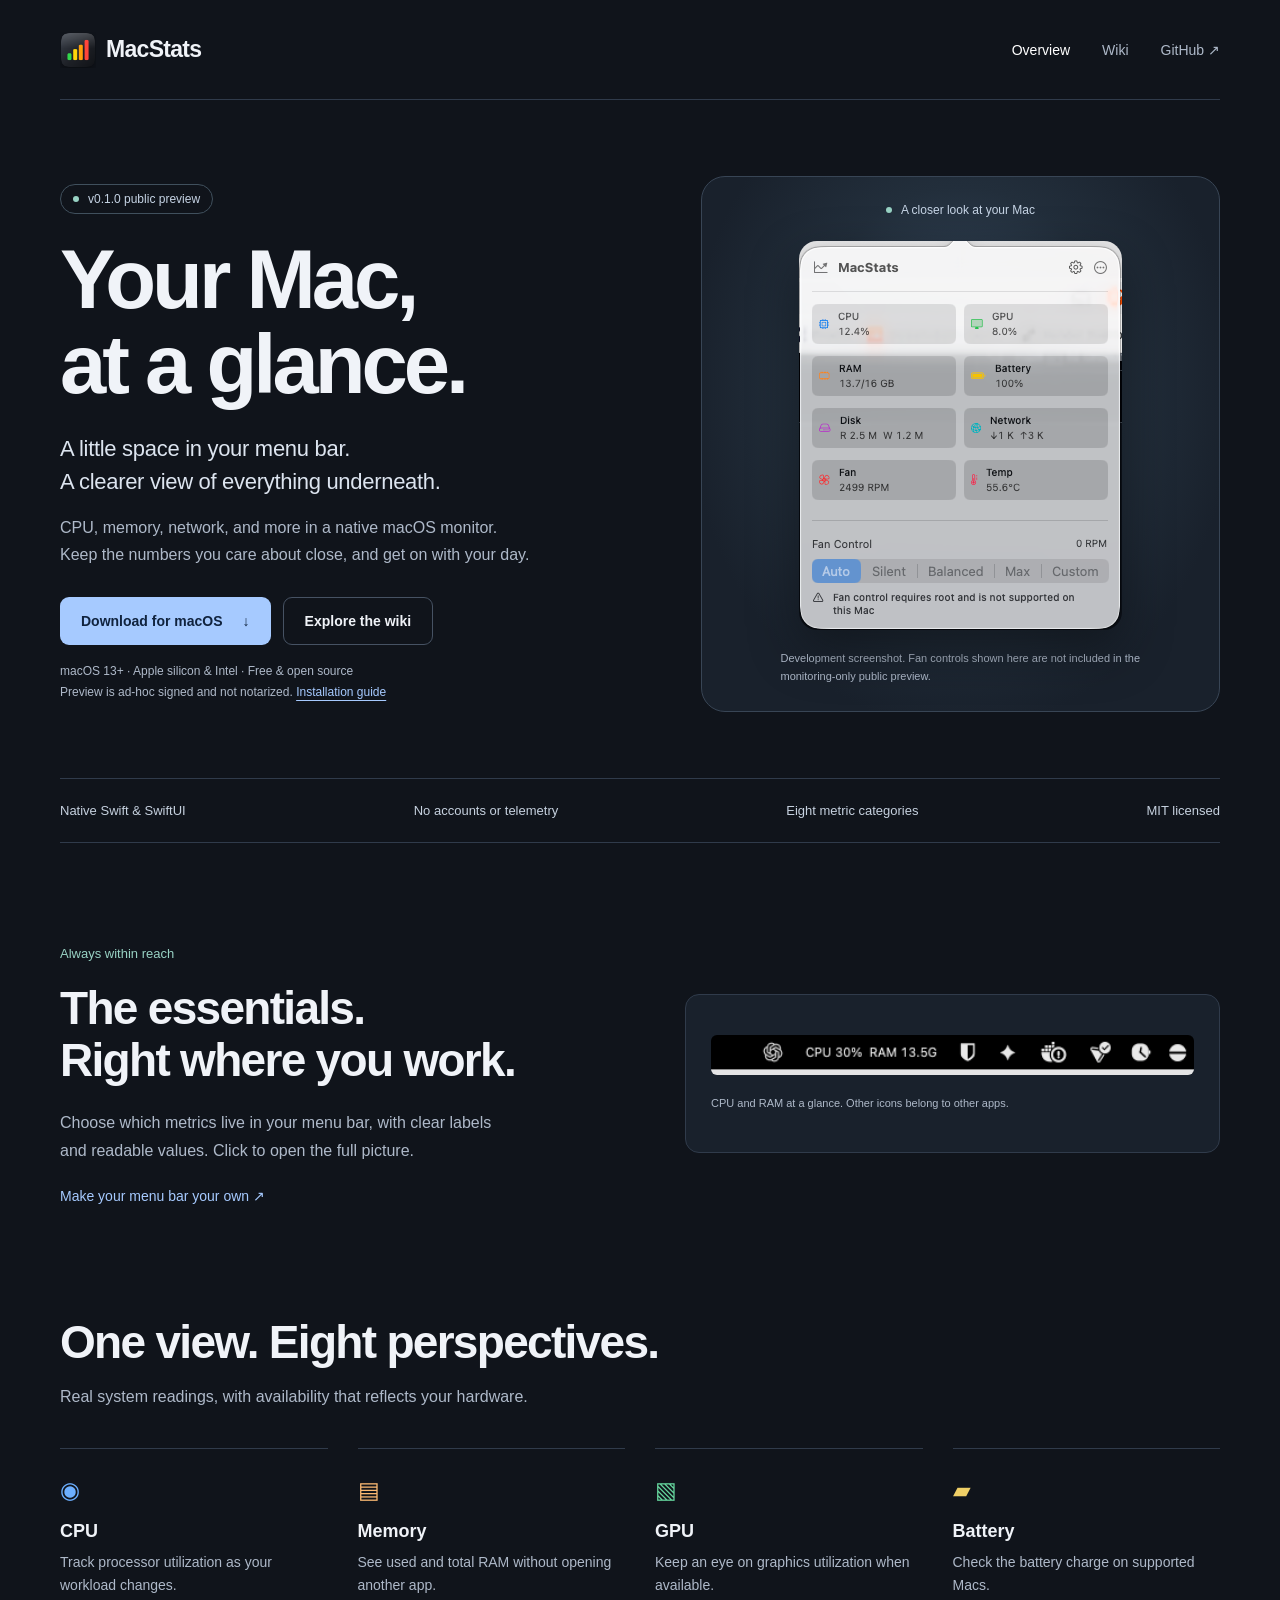
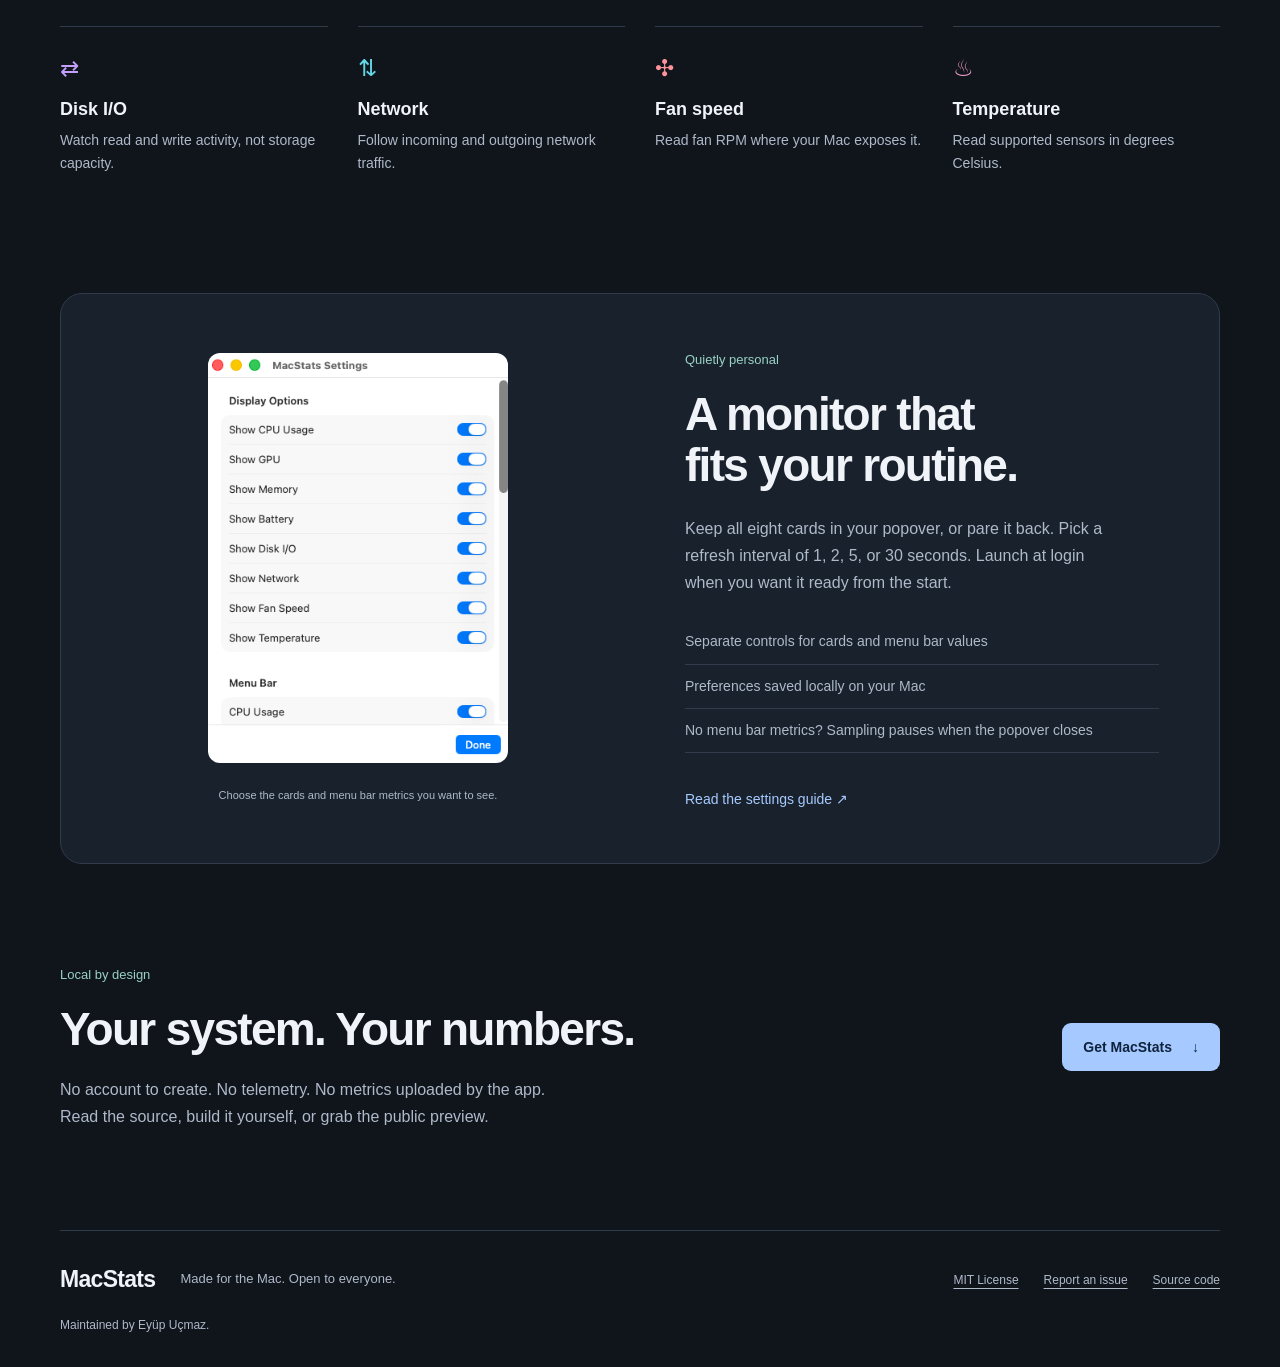
==== docs/index.html @ 8b7813ba "docs: publish MacStats landing page and user wiki" ====
<!doctype html>
<html lang="en"><head><meta charset="utf-8"><meta name="viewport" content="width=device-width, initial-scale=1"><meta name="color-scheme" content="dark"><title>MacStats — Your Mac, at a glance.</title><meta name="description" content="A native macOS menu bar system monitor. See CPU, memory, GPU, network and more. Free, open source, and local by design."><meta property="og:title" content="MacStats — Your Mac, at a glance."><meta property="og:description" content="A native macOS menu bar system monitor. See CPU, memory, GPU, network and more. Free, open source, and local by design."><meta property="og:type" content="website"><meta property="og:url" content="https://eyupucmaz.github.io/MacStats/"><link rel="canonical" href="https://eyupucmaz.github.io/MacStats/"><link rel="icon" href="assets/icon.png"><link rel="stylesheet" href="assets/style.css"></head><body><a class="skip" href="#main">Skip to content</a><header><a class="brand" href="index.html"><img src="assets/icon.png" width="36" height="36" alt="">MacStats</a><nav aria-label="Main navigation"><a href="index.html" aria-current="page">Overview</a><a href="guide.html" >Wiki</a><a href="https://github.com/eyupucmaz/MacStats">GitHub <span aria-hidden="true">↗</span></a></nav></header>
<main id="main"><section class="hero"><div class="hero-copy"><a class="release" href="https://github.com/eyupucmaz/MacStats/releases/tag/v0.1.0"><span></span>v0.1.0 public preview</a><h1>Your Mac,<br>at a glance.</h1><p class="lead">A little space in your menu bar.<br>A clearer view of everything underneath.</p><p class="intro">CPU, memory, network, and more in a native macOS monitor. Keep the numbers you care about close, and get on with your day.</p><div class="actions"><a class="button primary" href="https://github.com/eyupucmaz/MacStats/releases/download/v0.1.0/MacStats-0.1.0-universal.dmg">Download for macOS <span aria-hidden="true">↓</span></a><a class="button secondary" href="guide.html">Explore the wiki</a></div><p class="fine">macOS 13+ · Apple silicon &amp; Intel · Free &amp; open source</p><p class="fine">Preview is ad-hoc signed and not notarized. <a href="guide.html#install">Installation guide</a></p></div><figure class="app-stage"><div class="stage-heading"><span class="status-dot"></span> A closer look at your Mac</div><img class="overview" src="assets/overview.png" width="323" height="389" alt="MacStats development build showing CPU, GPU, memory, battery, disk, network, fan speed and temperature"><figcaption>Development screenshot. Fan controls shown here are not included in the monitoring-only public preview.</figcaption></figure></section>
<div class="principles"><span>Native Swift &amp; SwiftUI</span><span>No accounts or telemetry</span><span>Eight metric categories</span><span>MIT licensed</span></div>
<section class="menu-feature"><div><p class="kicker">Always within reach</p><h2>The essentials.<br>Right where you work.</h2><p>Choose which metrics live in your menu bar, with clear labels and readable values. Click to open the full picture.</p><a class="text-link" href="guide.html#settings">Make your menu bar your own ↗</a></div><figure class="menu-shot"><img src="assets/menu-bar.png" width="429" height="31" alt="macOS menu bar with MacStats displaying CPU 30% and RAM 13.5G"><figcaption>CPU and RAM at a glance. Other icons belong to other apps.</figcaption></figure></section>
<section class="metrics-section"><div class="section-heading"><h2>One view. Eight perspectives.</h2><p>Real system readings, with availability that reflects your hardware.</p></div><div class="metrics"><article><span class="metric-icon" style="--accent:#6cafff">◉</span><h3>CPU</h3><p>Track processor utilization as your workload changes.</p></article><article><span class="metric-icon" style="--accent:#ffbc74">▤</span><h3>Memory</h3><p>See used and total RAM without opening another app.</p></article><article><span class="metric-icon" style="--accent:#66d69e">▧</span><h3>GPU</h3><p>Keep an eye on graphics utilization when available.</p></article><article><span class="metric-icon" style="--accent:#efcf66">▰</span><h3>Battery</h3><p>Check the battery charge on supported Macs.</p></article><article><span class="metric-icon" style="--accent:#c3a0ff">⇄</span><h3>Disk I/O</h3><p>Watch read and write activity, not storage capacity.</p></article><article><span class="metric-icon" style="--accent:#62d7e6">⇅</span><h3>Network</h3><p>Follow incoming and outgoing network traffic.</p></article><article><span class="metric-icon" style="--accent:#ff929b">✣</span><h3>Fan speed</h3><p>Read fan RPM where your Mac exposes it.</p></article><article><span class="metric-icon" style="--accent:#ed9ac9">♨</span><h3>Temperature</h3><p>Read supported sensors in degrees Celsius.</p></article></div></section>
<section class="settings-feature"><figure><img src="assets/settings.png" width="373" height="510" loading="lazy" alt="MacStats Settings with individual display toggles and menu bar options"><figcaption>Choose the cards and menu bar metrics you want to see.</figcaption></figure><div><p class="kicker">Quietly personal</p><h2>A monitor that<br>fits your routine.</h2><p>Keep all eight cards in your popover, or pare it back. Pick a refresh interval of 1, 2, 5, or 30 seconds. Launch at login when you want it ready from the start.</p><ul class="simple-list"><li>Separate controls for cards and menu bar values</li><li>Preferences saved locally on your Mac</li><li>No menu bar metrics? Sampling pauses when the popover closes</li></ul><a class="text-link" href="guide.html#settings">Read the settings guide ↗</a></div></section>
<section class="closing"><div><p class="kicker">Local by design</p><h2>Your system. Your numbers.</h2><p>No account to create. No telemetry. No metrics uploaded by the app.<br>Read the source, build it yourself, or grab the public preview.</p></div><a class="button primary" href="https://github.com/eyupucmaz/MacStats/releases/download/v0.1.0/MacStats-0.1.0-universal.dmg">Get MacStats <span aria-hidden="true">↓</span></a></section></main><footer><a class="brand" href="index.html">MacStats</a><p>Made for the Mac. Open to everyone.</p><div><a href="https://github.com/eyupucmaz/MacStats/blob/main/LICENSE">MIT License</a><a href="https://github.com/eyupucmaz/MacStats/issues">Report an issue</a><a href="https://github.com/eyupucmaz/MacStats">Source code</a></div><small>Maintained by Eyüp Uçmaz.</small></footer></body></html>
---- docs/assets/style.css ----
:root{--bg:#10141b;--panel:#19212c;--text:#f0f3f8;--muted:#aeb9c9;--line:#303b4b;--blue:#a6caff;--mint:#98d2c4;font-family:-apple-system,BlinkMacSystemFont,"Segoe UI",sans-serif;color:var(--text);background:var(--bg);font-synthesis:none}*{box-sizing:border-box}body{margin:0}a{color:var(--blue);text-underline-offset:4px}a:hover{color:white}a:focus-visible,summary:focus-visible{outline:3px solid var(--mint);outline-offset:6px}img{max-width:100%;height:auto}header,main,footer{width:min(1160px,calc(100% - 80px));margin:auto}header{height:100px;display:flex;align-items:center;justify-content:space-between;border-bottom:1px solid var(--line)}.brand{display:flex;align-items:center;gap:10px;font-size:23px;font-weight:650;letter-spacing:-.7px;color:var(--text);text-decoration:none}header nav{display:flex;gap:32px;align-items:center}header nav a{font-size:14px;color:var(--muted);text-decoration:none}header nav a[aria-current]{color:white}h1,h2,h3,p,figure{margin:0}h1{font-size:clamp(56px,6.5vw,84px);line-height:1.02;font-weight:600;letter-spacing:-4px}h2{font-size:clamp(32px,4vw,46px);font-weight:550;letter-spacing:-1.7px;line-height:1.12}h3{font-weight:550}p{font-size:16px;line-height:1.7;color:var(--muted)}.hero{display:grid;grid-template-columns:1.1fr 1fr;gap:70px;align-items:center;padding:76px 0 66px}.release{display:inline-flex;align-items:center;gap:9px;border:1px solid #40505d;border-radius:30px;padding:7px 12px;color:#c6d4e5;text-decoration:none;font-size:12px;margin-bottom:24px}.release span,.status-dot{width:6px;height:6px;border-radius:50%;background:var(--mint);display:inline-block}.lead{font-size:22px;line-height:1.5;letter-spacing:-.3px;margin-top:24px;color:#dce4ef}.intro{margin-top:16px;max-width:470px}.actions{display:flex;gap:12px;margin:28px 0 16px;flex-wrap:wrap}.button{display:inline-flex;align-items:center;justify-content:center;gap:20px;min-height:48px;padding:13px 21px;font-size:14px;font-weight:600;border-radius:9px;text-decoration:none}.primary{background:var(--blue);color:#10233e}.primary:hover{background:#c3dcff;color:#10233e}.secondary{border:1px solid #465263;color:var(--text)}.fine{font-size:12px;line-height:1.8}.app-stage{background:radial-gradient(ellipse at 50% 40%,#3c5168 0%,#222e3b 45%,#19212c 75%);border:1px solid #384555;border-radius:24px;padding:26px 35px;display:flex;flex-direction:column;align-items:center;position:relative}.stage-heading{display:flex;align-items:center;gap:9px;font-size:12px;color:#c7d5e6;margin-bottom:24px}.overview{filter:drop-shadow(0 20px 25px #0006);border-radius:18px}figcaption{color:var(--muted);font-size:11px;line-height:1.6;margin-top:20px;max-width:360px}.principles{display:flex;justify-content:space-between;gap:20px;border-top:1px solid var(--line);border-bottom:1px solid var(--line);padding:24px 0;font-size:13px;color:#c6d1df}.menu-feature{display:grid;grid-template-columns:1fr 1fr;gap:90px;align-items:center;padding:100px 0}.kicker{font-size:13px;color:var(--mint);margin-bottom:18px}.menu-feature p:not(.kicker),.settings-feature p:not(.kicker){margin-top:23px;max-width:440px}.text-link{display:inline-block;margin-top:24px;text-decoration:none;font-size:14px}.menu-shot{padding:40px 25px;background:#19212c;border:1px solid var(--line);border-radius:14px}.menu-shot img{display:block;width:100%;border-radius:6px}.menu-shot figcaption{max-width:none}.metrics-section{padding:12px 0 90px}.section-heading p{margin-top:15px}.metrics{display:grid;grid-template-columns:repeat(4,1fr);margin-top:38px;gap:0 30px}.metrics article{padding:28px 0;border-top:1px solid var(--line)}.metric-icon{font-size:23px;color:var(--accent);display:block;height:35px}.metrics h3{margin:9px 0;font-size:18px}.metrics p{font-size:14px;line-height:1.65}.settings-feature{display:grid;grid-template-columns:1fr 1fr;gap:90px;align-items:center;background:var(--panel);border:1px solid var(--line);padding:55px 60px;border-radius:22px}.settings-feature figure{text-align:center}.settings-feature figure img{width:300px;border-radius:12px}.settings-feature figcaption{margin:20px auto 0}.simple-list{list-style:none;padding:0;margin-top:24px;color:var(--muted);font-size:14px;line-height:1.8}.simple-list li{padding:9px 0;border-bottom:1px solid var(--line)}.closing{display:flex;align-items:center;justify-content:space-between;gap:40px;padding:100px 0}.closing p:not(.kicker){margin-top:20px}footer{display:flex;flex-wrap:wrap;align-items:center;gap:25px;padding:35px 0;border-top:1px solid var(--line)}footer p{font-size:13px}footer div{margin-left:auto;display:flex;gap:25px}footer a:not(.brand),footer small{font-size:12px;color:var(--muted)}footer small{width:100%}.skip{position:fixed;left:12px;top:-100px;background:white;color:black;padding:15px;z-index:5}.skip:focus{top:12px}.docs-layout{width:min(1160px,calc(100% - 80px));margin:50px auto 80px;display:grid;grid-template-columns:220px minmax(0,1fr);gap:72px}aside{position:sticky;top:30px;align-self:start}aside p{font-size:13px;color:white;margin-bottom:20px}aside nav{display:flex;flex-direction:column;gap:4px}aside nav a{padding:9px 0;text-decoration:none;font-size:14px;color:var(--muted)}aside .back{display:block;border-top:1px solid var(--line);padding-top:24px;margin-top:24px;font-size:13px;text-decoration:none}.guide{width:100%;min-width:0;max-width:780px;margin:0}.guide h1{font-size:58px;letter-spacing:-2.8px}.guide section{margin-top:55px;scroll-margin-top:30px}.guide h2{font-size:30px;letter-spacing:-.8px;border-top:1px solid var(--line);padding-top:30px;margin-bottom:20px}.guide h3{margin:25px 0 10px}.guide p{margin:15px 0;max-width:72ch}.guide li{color:var(--muted);line-height:1.8;margin-bottom:14px;padding-left:6px}.guide strong{color:var(--text)}.callout{padding:20px 23px;background:var(--panel);border-left:3px solid var(--mint);font-size:15px;line-height:1.7;color:#d8e5ed;margin-top:24px}pre{background:#080e16;border:1px solid var(--line);padding:22px;overflow:auto;border-radius:8px;font-size:13px;line-height:1.8}code{font-family:ui-monospace,SFMono-Regular,Consolas,monospace;font-size:.88em;color:#c5dcfa}pre code{font-size:inherit}.table-wrap{overflow:auto}table{width:100%;border-collapse:collapse;text-align:left;font-size:14px}th,td{border-bottom:1px solid var(--line);padding:15px 16px;line-height:1.6}td{color:var(--muted)}td:first-child{color:var(--text);white-space:nowrap}th{background:var(--panel)}.guide-figure{background:var(--panel);padding:30px;margin-top:28px;border-radius:12px}.guide-figure img{display:block;margin:auto;border-radius:10px}.guide-figure figcaption{margin:18px auto 0;max-width:430px;text-align:center}.guide-figure.wide img{border-radius:0}details{border-bottom:1px solid var(--line);padding:20px 0}summary{cursor:pointer;font-size:16px;line-height:1.6}details p{padding-left:20px}@media(max-width:1000px){.hero{gap:35px}.app-stage{padding:22px}.hero h1{font-size:65px}.settings-feature{gap:45px;padding:40px}.menu-feature{gap:40px}.docs-layout{gap:40px;grid-template-columns:185px minmax(0,1fr)}}@media(max-width:760px){header,main,footer{width:calc(100% - 40px)}header{height:80px}header nav{gap:18px}.brand{font-size:21px}.brand img{width:30px;height:30px}.hero{grid-template-columns:1fr;padding:45px 0;gap:35px}.hero h1{font-size:64px;letter-spacing:-3px}.app-stage{max-width:480px;width:100%;margin:auto}.lead{font-size:20px}.principles{display:grid;grid-template-columns:1fr 1fr;font-size:12px}.menu-feature,.settings-feature{grid-template-columns:1fr;gap:35px;padding:55px 0}.metrics{grid-template-columns:repeat(2,1fr);gap:0 25px}.metrics-section{padding-bottom:50px}.settings-feature{padding:30px;display:flex;flex-direction:column-reverse;align-items:stretch}.closing{display:block;padding:60px 0}.closing .button{margin-top:26px}footer{gap:18px}footer div{width:100%;margin:0;flex-wrap:wrap}footer p{width:100%}.docs-layout{display:block;width:calc(100% - 40px);margin-top:30px}.docs-layout aside{position:static;border-bottom:1px solid var(--line);padding-bottom:24px;margin-bottom:30px}aside nav{flex-direction:row;flex-wrap:wrap;gap:4px 20px}aside nav a{font-size:13px}aside .back{display:none}.guide h1{font-size:46px}.guide section{margin-top:35px}.guide-figure{padding:20px}h2{font-size:34px}pre{padding:16px}}@media(prefers-reduced-motion:no-preference){html{scroll-behavior:smooth}}
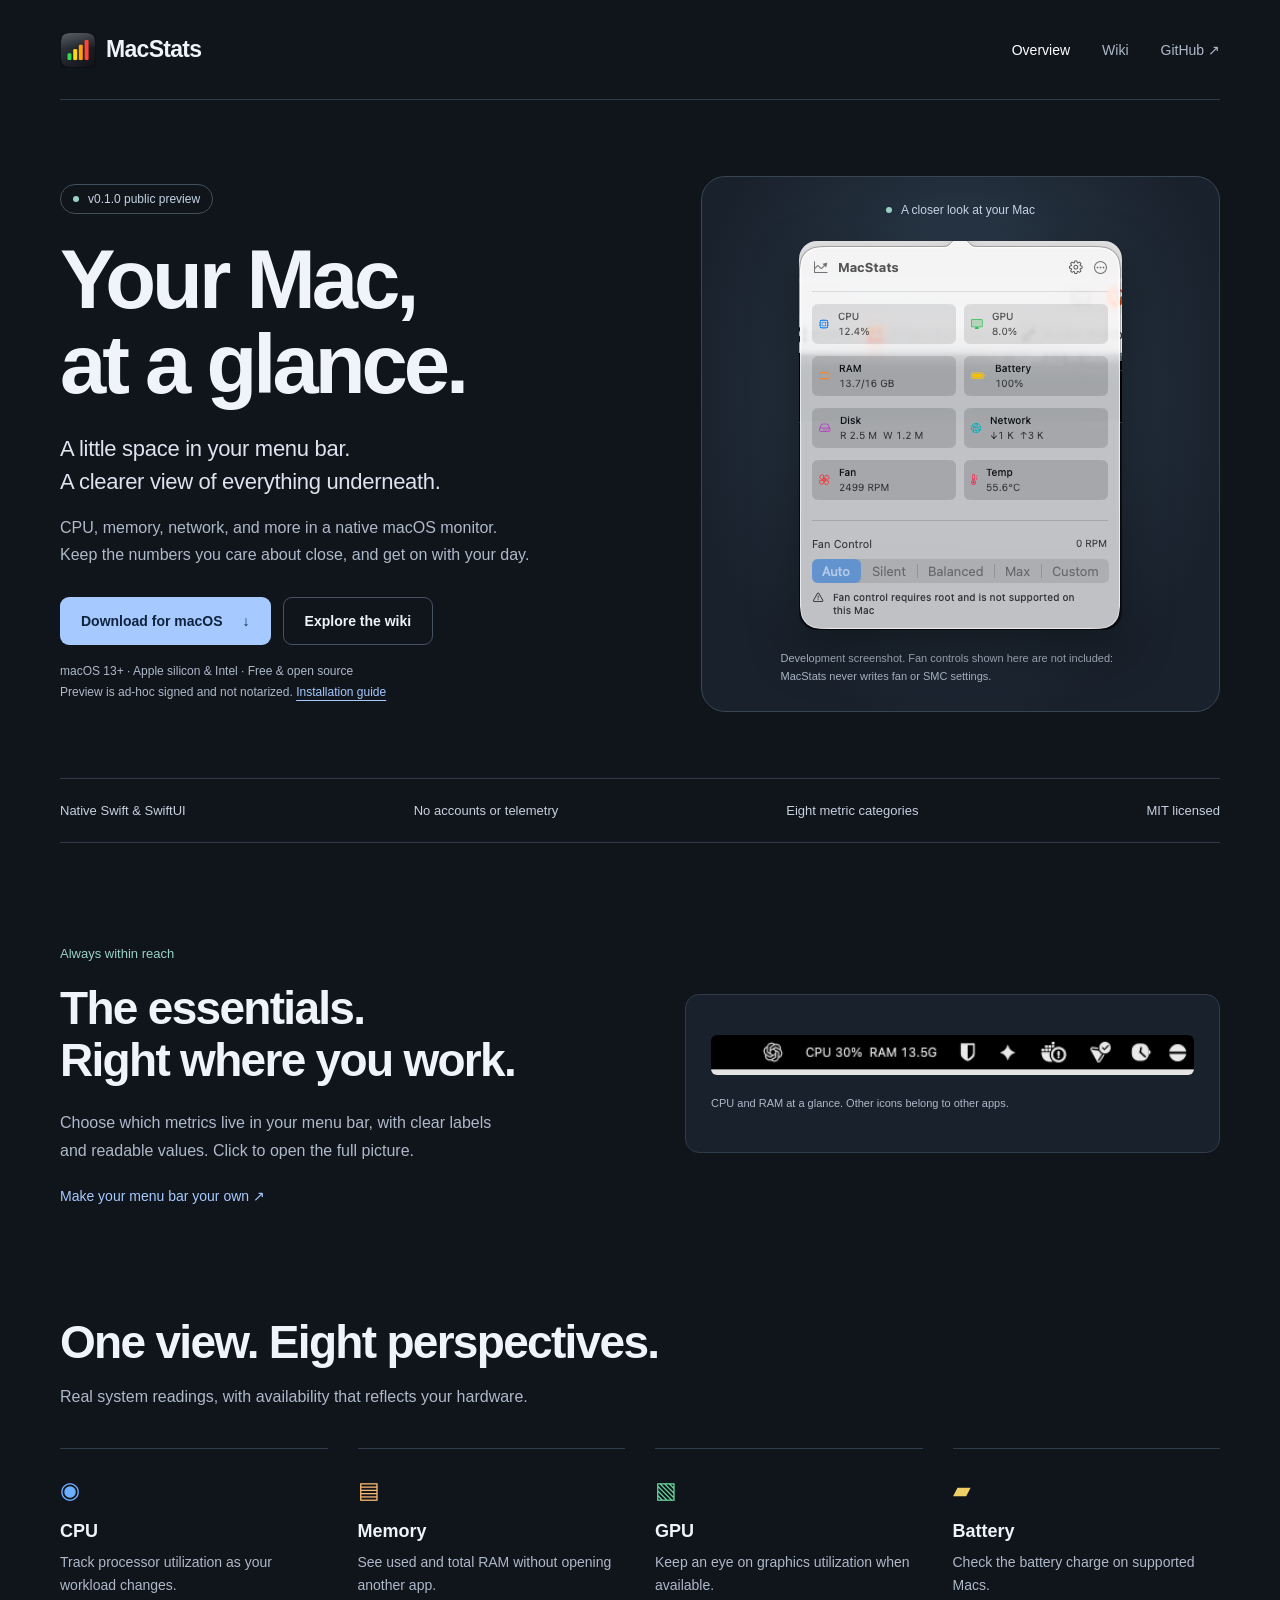
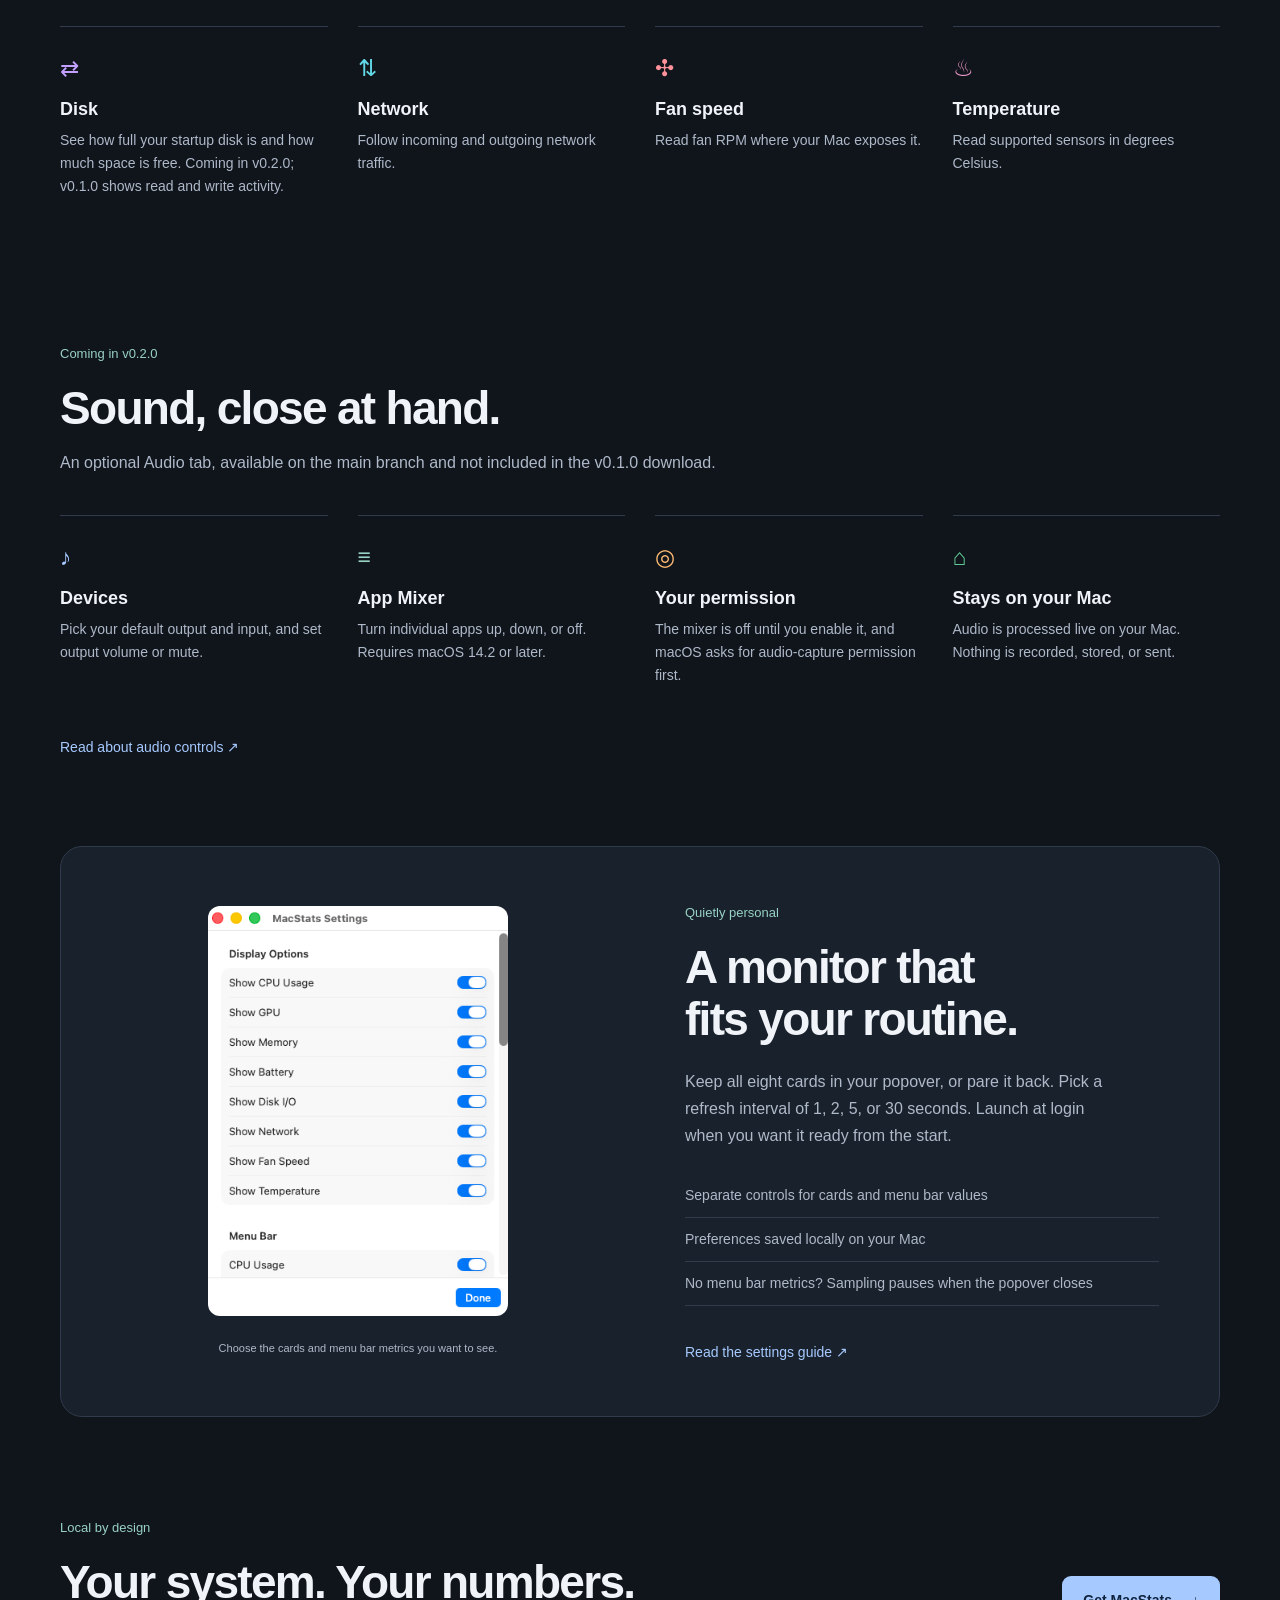
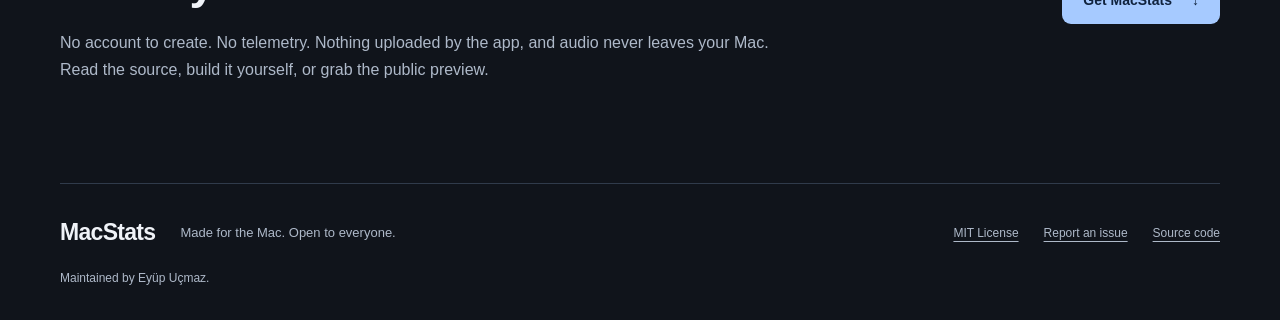
==== commit 5c97195a: "docs: describe audio controls and disk capacity accurately Public docs still called MacStats read-on" ====
--- a/docs/index.html
+++ b/docs/index.html
@@ -1,8 +1,9 @@
 <!doctype html>
 <html lang="en"><head><meta charset="utf-8"><meta name="viewport" content="width=device-width, initial-scale=1"><meta name="color-scheme" content="dark"><title>MacStats — Your Mac, at a glance.</title><meta name="description" content="A native macOS menu bar system monitor. See CPU, memory, GPU, network and more. Free, open source, and local by design."><meta property="og:title" content="MacStats — Your Mac, at a glance."><meta property="og:description" content="A native macOS menu bar system monitor. See CPU, memory, GPU, network and more. Free, open source, and local by design."><meta property="og:type" content="website"><meta property="og:url" content="https://eyupucmaz.github.io/MacStats/"><link rel="canonical" href="https://eyupucmaz.github.io/MacStats/"><link rel="icon" href="assets/icon.png"><link rel="stylesheet" href="assets/style.css"></head><body><a class="skip" href="#main">Skip to content</a><header><a class="brand" href="index.html"><img src="assets/icon.png" width="36" height="36" alt="">MacStats</a><nav aria-label="Main navigation"><a href="index.html" aria-current="page">Overview</a><a href="guide.html" >Wiki</a><a href="https://github.com/eyupucmaz/MacStats">GitHub <span aria-hidden="true">↗</span></a></nav></header>
-<main id="main"><section class="hero"><div class="hero-copy"><a class="release" href="https://github.com/eyupucmaz/MacStats/releases/tag/v0.1.0"><span></span>v0.1.0 public preview</a><h1>Your Mac,<br>at a glance.</h1><p class="lead">A little space in your menu bar.<br>A clearer view of everything underneath.</p><p class="intro">CPU, memory, network, and more in a native macOS monitor. Keep the numbers you care about close, and get on with your day.</p><div class="actions"><a class="button primary" href="https://github.com/eyupucmaz/MacStats/releases/download/v0.1.0/MacStats-0.1.0-universal.dmg">Download for macOS <span aria-hidden="true">↓</span></a><a class="button secondary" href="guide.html">Explore the wiki</a></div><p class="fine">macOS 13+ · Apple silicon &amp; Intel · Free &amp; open source</p><p class="fine">Preview is ad-hoc signed and not notarized. <a href="guide.html#install">Installation guide</a></p></div><figure class="app-stage"><div class="stage-heading"><span class="status-dot"></span> A closer look at your Mac</div><img class="overview" src="assets/overview.png" width="323" height="389" alt="MacStats development build showing CPU, GPU, memory, battery, disk, network, fan speed and temperature"><figcaption>Development screenshot. Fan controls shown here are not included in the monitoring-only public preview.</figcaption></figure></section>
+<main id="main"><section class="hero"><div class="hero-copy"><a class="release" href="https://github.com/eyupucmaz/MacStats/releases/tag/v0.1.0"><span></span>v0.1.0 public preview</a><h1>Your Mac,<br>at a glance.</h1><p class="lead">A little space in your menu bar.<br>A clearer view of everything underneath.</p><p class="intro">CPU, memory, network, and more in a native macOS monitor. Keep the numbers you care about close, and get on with your day.</p><div class="actions"><a class="button primary" href="https://github.com/eyupucmaz/MacStats/releases/download/v0.1.0/MacStats-0.1.0-universal.dmg">Download for macOS <span aria-hidden="true">↓</span></a><a class="button secondary" href="guide.html">Explore the wiki</a></div><p class="fine">macOS 13+ · Apple silicon &amp; Intel · Free &amp; open source</p><p class="fine">Preview is ad-hoc signed and not notarized. <a href="guide.html#install">Installation guide</a></p></div><figure class="app-stage"><div class="stage-heading"><span class="status-dot"></span> A closer look at your Mac</div><img class="overview" src="assets/overview.png" width="323" height="389" alt="MacStats development build showing CPU, GPU, memory, battery, disk, network, fan speed and temperature"><figcaption>Development screenshot. Fan controls shown here are not included: MacStats never writes fan or SMC settings.</figcaption></figure></section>
 <div class="principles"><span>Native Swift &amp; SwiftUI</span><span>No accounts or telemetry</span><span>Eight metric categories</span><span>MIT licensed</span></div>
 <section class="menu-feature"><div><p class="kicker">Always within reach</p><h2>The essentials.<br>Right where you work.</h2><p>Choose which metrics live in your menu bar, with clear labels and readable values. Click to open the full picture.</p><a class="text-link" href="guide.html#settings">Make your menu bar your own ↗</a></div><figure class="menu-shot"><img src="assets/menu-bar.png" width="429" height="31" alt="macOS menu bar with MacStats displaying CPU 30% and RAM 13.5G"><figcaption>CPU and RAM at a glance. Other icons belong to other apps.</figcaption></figure></section>
-<section class="metrics-section"><div class="section-heading"><h2>One view. Eight perspectives.</h2><p>Real system readings, with availability that reflects your hardware.</p></div><div class="metrics"><article><span class="metric-icon" style="--accent:#6cafff">◉</span><h3>CPU</h3><p>Track processor utilization as your workload changes.</p></article><article><span class="metric-icon" style="--accent:#ffbc74">▤</span><h3>Memory</h3><p>See used and total RAM without opening another app.</p></article><article><span class="metric-icon" style="--accent:#66d69e">▧</span><h3>GPU</h3><p>Keep an eye on graphics utilization when available.</p></article><article><span class="metric-icon" style="--accent:#efcf66">▰</span><h3>Battery</h3><p>Check the battery charge on supported Macs.</p></article><article><span class="metric-icon" style="--accent:#c3a0ff">⇄</span><h3>Disk I/O</h3><p>Watch read and write activity, not storage capacity.</p></article><article><span class="metric-icon" style="--accent:#62d7e6">⇅</span><h3>Network</h3><p>Follow incoming and outgoing network traffic.</p></article><article><span class="metric-icon" style="--accent:#ff929b">✣</span><h3>Fan speed</h3><p>Read fan RPM where your Mac exposes it.</p></article><article><span class="metric-icon" style="--accent:#ed9ac9">♨</span><h3>Temperature</h3><p>Read supported sensors in degrees Celsius.</p></article></div></section>
+<section class="metrics-section"><div class="section-heading"><h2>One view. Eight perspectives.</h2><p>Real system readings, with availability that reflects your hardware.</p></div><div class="metrics"><article><span class="metric-icon" style="--accent:#6cafff">◉</span><h3>CPU</h3><p>Track processor utilization as your workload changes.</p></article><article><span class="metric-icon" style="--accent:#ffbc74">▤</span><h3>Memory</h3><p>See used and total RAM without opening another app.</p></article><article><span class="metric-icon" style="--accent:#66d69e">▧</span><h3>GPU</h3><p>Keep an eye on graphics utilization when available.</p></article><article><span class="metric-icon" style="--accent:#efcf66">▰</span><h3>Battery</h3><p>Check the battery charge on supported Macs.</p></article><article><span class="metric-icon" style="--accent:#c3a0ff">⇄</span><h3>Disk</h3><p>See how full your startup disk is and how much space is free. Coming in v0.2.0; v0.1.0 shows read and write activity.</p></article><article><span class="metric-icon" style="--accent:#62d7e6">⇅</span><h3>Network</h3><p>Follow incoming and outgoing network traffic.</p></article><article><span class="metric-icon" style="--accent:#ff929b">✣</span><h3>Fan speed</h3><p>Read fan RPM where your Mac exposes it.</p></article><article><span class="metric-icon" style="--accent:#ed9ac9">♨</span><h3>Temperature</h3><p>Read supported sensors in degrees Celsius.</p></article></div></section>
+<section class="metrics-section"><div class="section-heading"><p class="kicker">Coming in v0.2.0</p><h2>Sound, close at hand.</h2><p>An optional Audio tab, available on the main branch and not included in the v0.1.0 download.</p></div><div class="metrics"><article><span class="metric-icon" style="--accent:#a6caff">♪</span><h3>Devices</h3><p>Pick your default output and input, and set output volume or mute.</p></article><article><span class="metric-icon" style="--accent:#98d2c4">≡</span><h3>App Mixer</h3><p>Turn individual apps up, down, or off. Requires macOS 14.2 or later.</p></article><article><span class="metric-icon" style="--accent:#ffbc74">◎</span><h3>Your permission</h3><p>The mixer is off until you enable it, and macOS asks for audio-capture permission first.</p></article><article><span class="metric-icon" style="--accent:#66d69e">⌂</span><h3>Stays on your Mac</h3><p>Audio is processed live on your Mac. Nothing is recorded, stored, or sent.</p></article></div><a class="text-link" href="guide.html#audio">Read about audio controls ↗</a></section>
 <section class="settings-feature"><figure><img src="assets/settings.png" width="373" height="510" loading="lazy" alt="MacStats Settings with individual display toggles and menu bar options"><figcaption>Choose the cards and menu bar metrics you want to see.</figcaption></figure><div><p class="kicker">Quietly personal</p><h2>A monitor that<br>fits your routine.</h2><p>Keep all eight cards in your popover, or pare it back. Pick a refresh interval of 1, 2, 5, or 30 seconds. Launch at login when you want it ready from the start.</p><ul class="simple-list"><li>Separate controls for cards and menu bar values</li><li>Preferences saved locally on your Mac</li><li>No menu bar metrics? Sampling pauses when the popover closes</li></ul><a class="text-link" href="guide.html#settings">Read the settings guide ↗</a></div></section>
-<section class="closing"><div><p class="kicker">Local by design</p><h2>Your system. Your numbers.</h2><p>No account to create. No telemetry. No metrics uploaded by the app.<br>Read the source, build it yourself, or grab the public preview.</p></div><a class="button primary" href="https://github.com/eyupucmaz/MacStats/releases/download/v0.1.0/MacStats-0.1.0-universal.dmg">Get MacStats <span aria-hidden="true">↓</span></a></section></main><footer><a class="brand" href="index.html">MacStats</a><p>Made for the Mac. Open to everyone.</p><div><a href="https://github.com/eyupucmaz/MacStats/blob/main/LICENSE">MIT License</a><a href="https://github.com/eyupucmaz/MacStats/issues">Report an issue</a><a href="https://github.com/eyupucmaz/MacStats">Source code</a></div><small>Maintained by Eyüp Uçmaz.</small></footer></body></html>+<section class="closing"><div><p class="kicker">Local by design</p><h2>Your system. Your numbers.</h2><p>No account to create. No telemetry. Nothing uploaded by the app, and audio never leaves your Mac.<br>Read the source, build it yourself, or grab the public preview.</p></div><a class="button primary" href="https://github.com/eyupucmaz/MacStats/releases/download/v0.1.0/MacStats-0.1.0-universal.dmg">Get MacStats <span aria-hidden="true">↓</span></a></section></main><footer><a class="brand" href="index.html">MacStats</a><p>Made for the Mac. Open to everyone.</p><div><a href="https://github.com/eyupucmaz/MacStats/blob/main/LICENSE">MIT License</a><a href="https://github.com/eyupucmaz/MacStats/issues">Report an issue</a><a href="https://github.com/eyupucmaz/MacStats">Source code</a></div><small>Maintained by Eyüp Uçmaz.</small></footer></body></html>
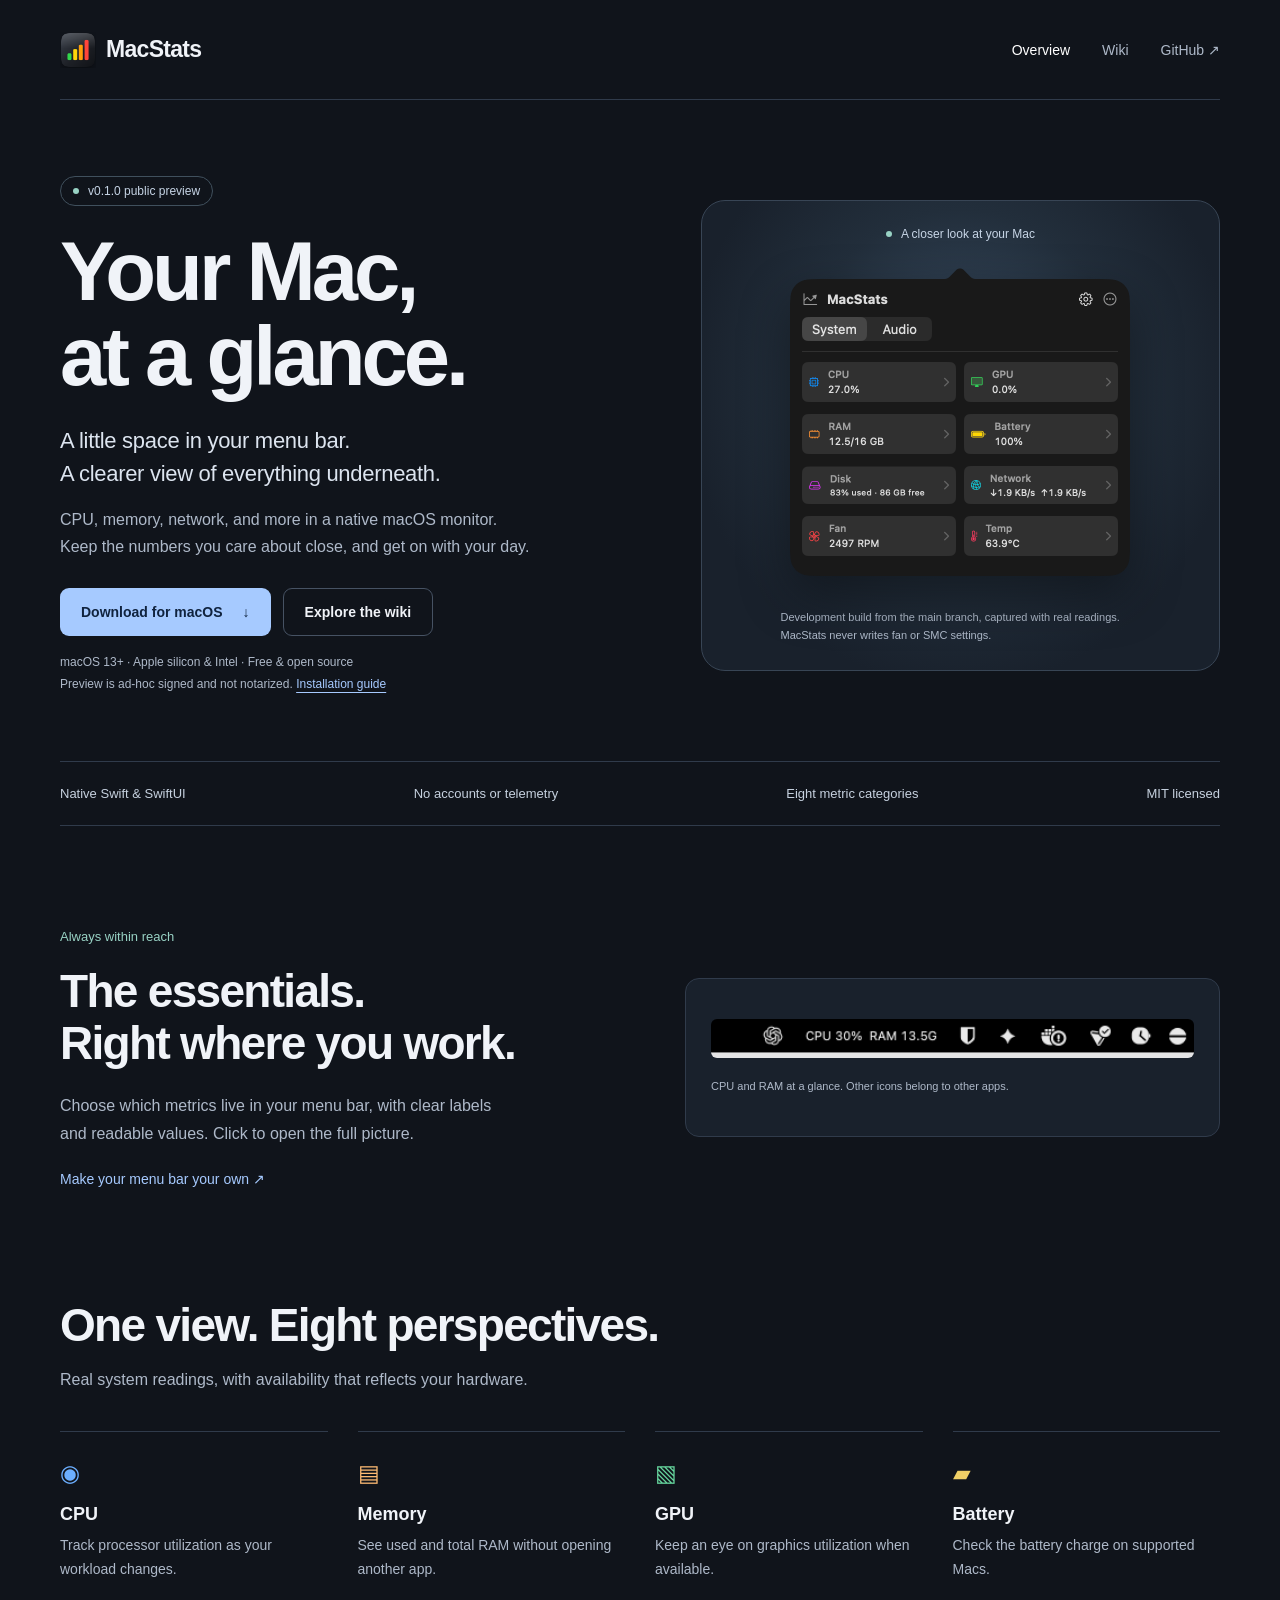
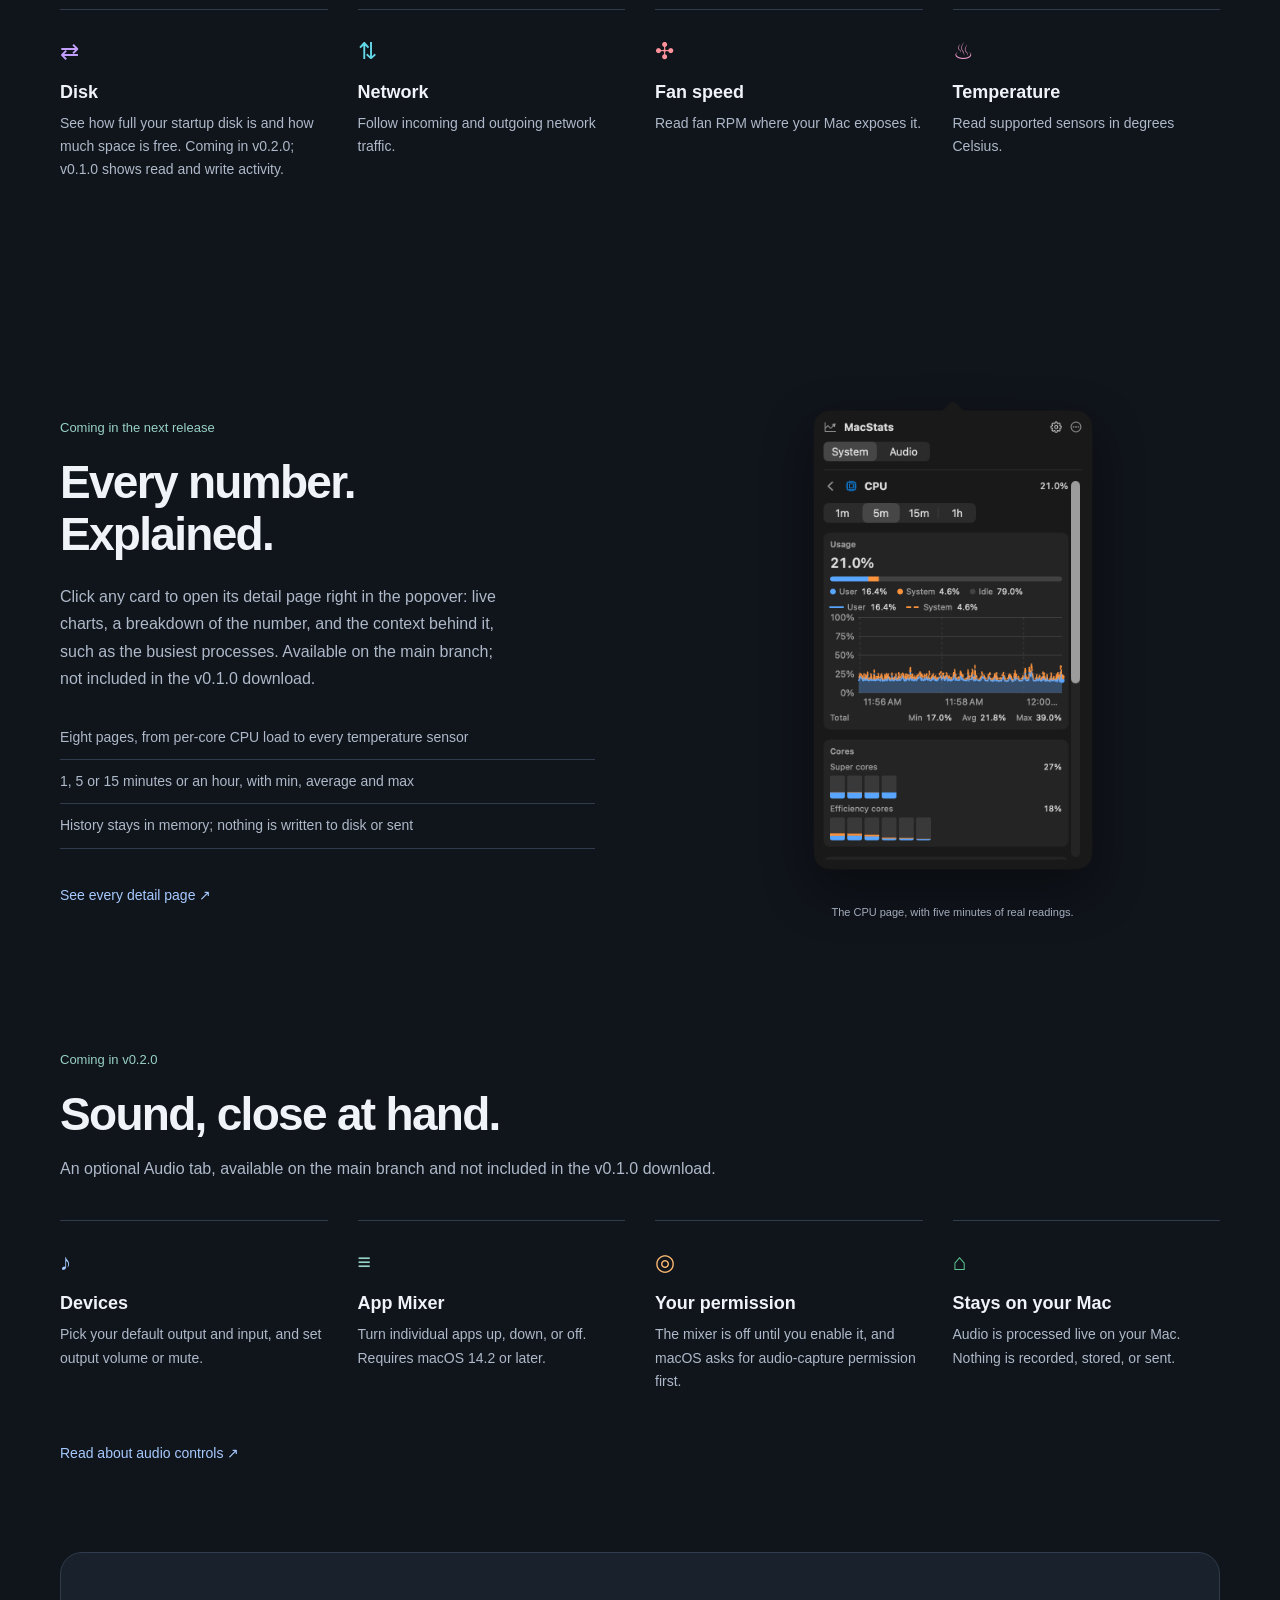
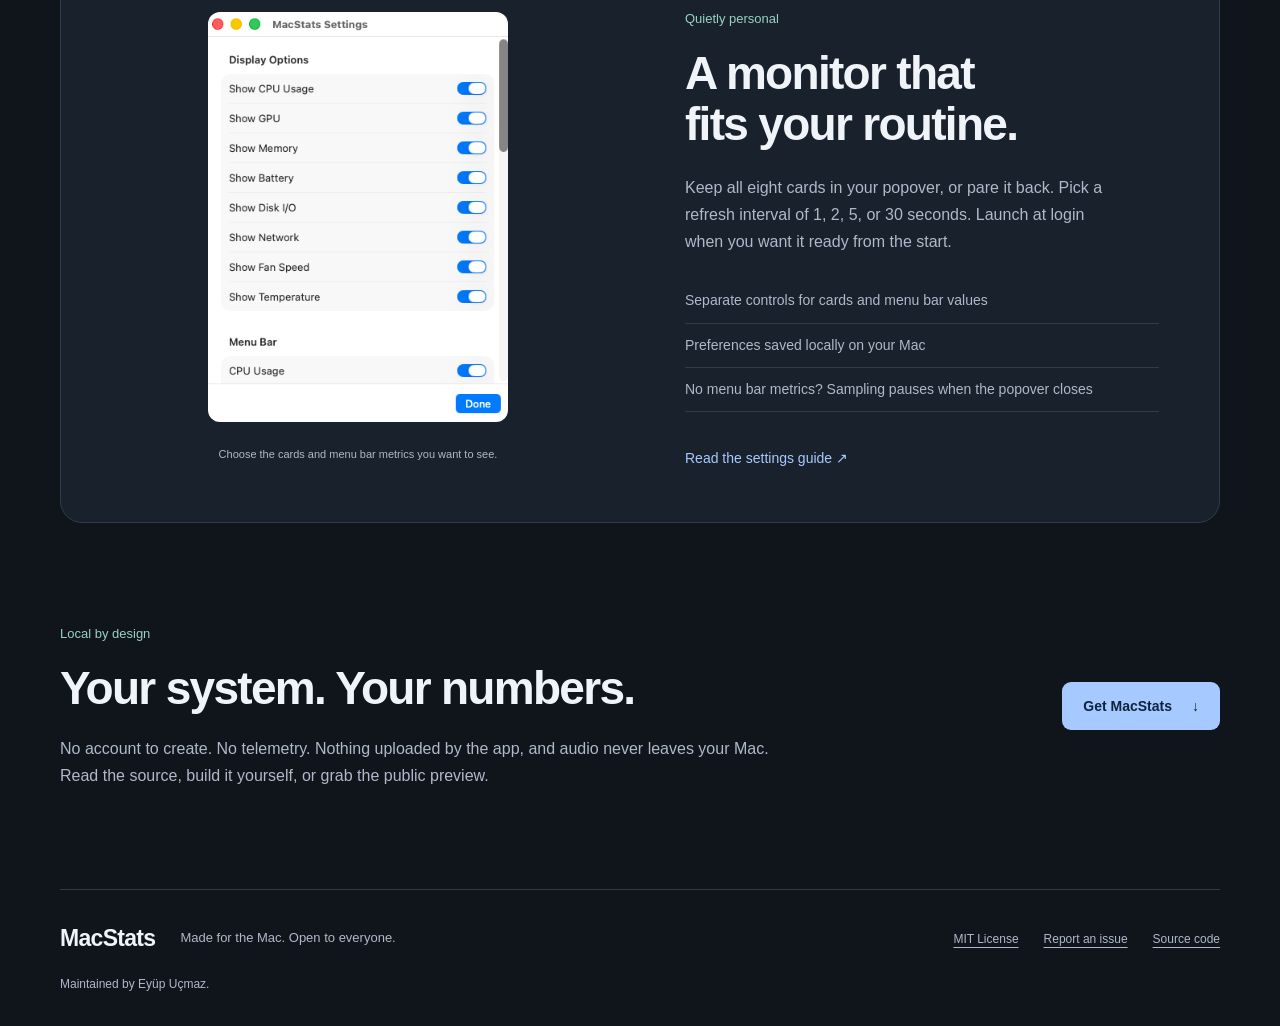
==== commit 45478074: "docs: document the metric detail pages with real screenshots - guide.html: new "Details & history" s" ====
--- a/docs/index.html
+++ b/docs/index.html
@@ -1,9 +1,9 @@
 <!doctype html>
 <html lang="en"><head><meta charset="utf-8"><meta name="viewport" content="width=device-width, initial-scale=1"><meta name="color-scheme" content="dark"><title>MacStats — Your Mac, at a glance.</title><meta name="description" content="A native macOS menu bar system monitor. See CPU, memory, GPU, network and more. Free, open source, and local by design."><meta property="og:title" content="MacStats — Your Mac, at a glance."><meta property="og:description" content="A native macOS menu bar system monitor. See CPU, memory, GPU, network and more. Free, open source, and local by design."><meta property="og:type" content="website"><meta property="og:url" content="https://eyupucmaz.github.io/MacStats/"><link rel="canonical" href="https://eyupucmaz.github.io/MacStats/"><link rel="icon" href="assets/icon.png"><link rel="stylesheet" href="assets/style.css"></head><body><a class="skip" href="#main">Skip to content</a><header><a class="brand" href="index.html"><img src="assets/icon.png" width="36" height="36" alt="">MacStats</a><nav aria-label="Main navigation"><a href="index.html" aria-current="page">Overview</a><a href="guide.html" >Wiki</a><a href="https://github.com/eyupucmaz/MacStats">GitHub <span aria-hidden="true">↗</span></a></nav></header>
-<main id="main"><section class="hero"><div class="hero-copy"><a class="release" href="https://github.com/eyupucmaz/MacStats/releases/tag/v0.1.0"><span></span>v0.1.0 public preview</a><h1>Your Mac,<br>at a glance.</h1><p class="lead">A little space in your menu bar.<br>A clearer view of everything underneath.</p><p class="intro">CPU, memory, network, and more in a native macOS monitor. Keep the numbers you care about close, and get on with your day.</p><div class="actions"><a class="button primary" href="https://github.com/eyupucmaz/MacStats/releases/download/v0.1.0/MacStats-0.1.0-universal.dmg">Download for macOS <span aria-hidden="true">↓</span></a><a class="button secondary" href="guide.html">Explore the wiki</a></div><p class="fine">macOS 13+ · Apple silicon &amp; Intel · Free &amp; open source</p><p class="fine">Preview is ad-hoc signed and not notarized. <a href="guide.html#install">Installation guide</a></p></div><figure class="app-stage"><div class="stage-heading"><span class="status-dot"></span> A closer look at your Mac</div><img class="overview" src="assets/overview.png" width="323" height="389" alt="MacStats development build showing CPU, GPU, memory, battery, disk, network, fan speed and temperature"><figcaption>Development screenshot. Fan controls shown here are not included: MacStats never writes fan or SMC settings.</figcaption></figure></section>
+<main id="main"><section class="hero"><div class="hero-copy"><a class="release" href="https://github.com/eyupucmaz/MacStats/releases/tag/v0.1.0"><span></span>v0.1.0 public preview</a><h1>Your Mac,<br>at a glance.</h1><p class="lead">A little space in your menu bar.<br>A clearer view of everything underneath.</p><p class="intro">CPU, memory, network, and more in a native macOS monitor. Keep the numbers you care about close, and get on with your day.</p><div class="actions"><a class="button primary" href="https://github.com/eyupucmaz/MacStats/releases/download/v0.1.0/MacStats-0.1.0-universal.dmg">Download for macOS <span aria-hidden="true">↓</span></a><a class="button secondary" href="guide.html">Explore the wiki</a></div><p class="fine">macOS 13+ · Apple silicon &amp; Intel · Free &amp; open source</p><p class="fine">Preview is ad-hoc signed and not notarized. <a href="guide.html#install">Installation guide</a></p></div><figure class="app-stage"><div class="stage-heading"><span class="status-dot"></span> A closer look at your Mac</div><img class="overview" src="assets/overview.png" width="366" height="324" alt="MacStats popover showing CPU, GPU, memory, battery, disk, network, fan speed and temperature cards"><figcaption>Development build from the main branch, captured with real readings. MacStats never writes fan or SMC settings.</figcaption></figure></section>
 <div class="principles"><span>Native Swift &amp; SwiftUI</span><span>No accounts or telemetry</span><span>Eight metric categories</span><span>MIT licensed</span></div>
 <section class="menu-feature"><div><p class="kicker">Always within reach</p><h2>The essentials.<br>Right where you work.</h2><p>Choose which metrics live in your menu bar, with clear labels and readable values. Click to open the full picture.</p><a class="text-link" href="guide.html#settings">Make your menu bar your own ↗</a></div><figure class="menu-shot"><img src="assets/menu-bar.png" width="429" height="31" alt="macOS menu bar with MacStats displaying CPU 30% and RAM 13.5G"><figcaption>CPU and RAM at a glance. Other icons belong to other apps.</figcaption></figure></section>
 <section class="metrics-section"><div class="section-heading"><h2>One view. Eight perspectives.</h2><p>Real system readings, with availability that reflects your hardware.</p></div><div class="metrics"><article><span class="metric-icon" style="--accent:#6cafff">◉</span><h3>CPU</h3><p>Track processor utilization as your workload changes.</p></article><article><span class="metric-icon" style="--accent:#ffbc74">▤</span><h3>Memory</h3><p>See used and total RAM without opening another app.</p></article><article><span class="metric-icon" style="--accent:#66d69e">▧</span><h3>GPU</h3><p>Keep an eye on graphics utilization when available.</p></article><article><span class="metric-icon" style="--accent:#efcf66">▰</span><h3>Battery</h3><p>Check the battery charge on supported Macs.</p></article><article><span class="metric-icon" style="--accent:#c3a0ff">⇄</span><h3>Disk</h3><p>See how full your startup disk is and how much space is free. Coming in v0.2.0; v0.1.0 shows read and write activity.</p></article><article><span class="metric-icon" style="--accent:#62d7e6">⇅</span><h3>Network</h3><p>Follow incoming and outgoing network traffic.</p></article><article><span class="metric-icon" style="--accent:#ff929b">✣</span><h3>Fan speed</h3><p>Read fan RPM where your Mac exposes it.</p></article><article><span class="metric-icon" style="--accent:#ed9ac9">♨</span><h3>Temperature</h3><p>Read supported sensors in degrees Celsius.</p></article></div></section>
-<section class="metrics-section"><div class="section-heading"><p class="kicker">Coming in v0.2.0</p><h2>Sound, close at hand.</h2><p>An optional Audio tab, available on the main branch and not included in the v0.1.0 download.</p></div><div class="metrics"><article><span class="metric-icon" style="--accent:#a6caff">♪</span><h3>Devices</h3><p>Pick your default output and input, and set output volume or mute.</p></article><article><span class="metric-icon" style="--accent:#98d2c4">≡</span><h3>App Mixer</h3><p>Turn individual apps up, down, or off. Requires macOS 14.2 or later.</p></article><article><span class="metric-icon" style="--accent:#ffbc74">◎</span><h3>Your permission</h3><p>The mixer is off until you enable it, and macOS asks for audio-capture permission first.</p></article><article><span class="metric-icon" style="--accent:#66d69e">⌂</span><h3>Stays on your Mac</h3><p>Audio is processed live on your Mac. Nothing is recorded, stored, or sent.</p></article></div><a class="text-link" href="guide.html#audio">Read about audio controls ↗</a></section>
+<section class="menu-feature"><div><p class="kicker">Coming in the next release</p><h2>Every number.<br>Explained.</h2><p>Click any card to open its detail page right in the popover: live charts, a breakdown of the number, and the context behind it, such as the busiest processes. Available on the main branch; not included in the v0.1.0 download.</p><ul class="simple-list"><li>Eight pages, from per-core CPU load to every temperature sensor</li><li>1, 5 or 15 minutes or an hour, with min, average and max</li><li>History stays in memory; nothing is written to disk or sent</li></ul><a class="text-link" href="guide.html#details">See every detail page ↗</a></div><figure class="detail-shot"><img src="assets/details/detail-cpu.png" width="300" height="481" loading="lazy" alt="MacStats CPU detail page with a usage chart, its user and system split, and per-core load"><figcaption>The CPU page, with five minutes of real readings.</figcaption></figure></section><section class="metrics-section"><div class="section-heading"><p class="kicker">Coming in v0.2.0</p><h2>Sound, close at hand.</h2><p>An optional Audio tab, available on the main branch and not included in the v0.1.0 download.</p></div><div class="metrics"><article><span class="metric-icon" style="--accent:#a6caff">♪</span><h3>Devices</h3><p>Pick your default output and input, and set output volume or mute.</p></article><article><span class="metric-icon" style="--accent:#98d2c4">≡</span><h3>App Mixer</h3><p>Turn individual apps up, down, or off. Requires macOS 14.2 or later.</p></article><article><span class="metric-icon" style="--accent:#ffbc74">◎</span><h3>Your permission</h3><p>The mixer is off until you enable it, and macOS asks for audio-capture permission first.</p></article><article><span class="metric-icon" style="--accent:#66d69e">⌂</span><h3>Stays on your Mac</h3><p>Audio is processed live on your Mac. Nothing is recorded, stored, or sent.</p></article></div><a class="text-link" href="guide.html#audio">Read about audio controls ↗</a></section>
 <section class="settings-feature"><figure><img src="assets/settings.png" width="373" height="510" loading="lazy" alt="MacStats Settings with individual display toggles and menu bar options"><figcaption>Choose the cards and menu bar metrics you want to see.</figcaption></figure><div><p class="kicker">Quietly personal</p><h2>A monitor that<br>fits your routine.</h2><p>Keep all eight cards in your popover, or pare it back. Pick a refresh interval of 1, 2, 5, or 30 seconds. Launch at login when you want it ready from the start.</p><ul class="simple-list"><li>Separate controls for cards and menu bar values</li><li>Preferences saved locally on your Mac</li><li>No menu bar metrics? Sampling pauses when the popover closes</li></ul><a class="text-link" href="guide.html#settings">Read the settings guide ↗</a></div></section>
 <section class="closing"><div><p class="kicker">Local by design</p><h2>Your system. Your numbers.</h2><p>No account to create. No telemetry. Nothing uploaded by the app, and audio never leaves your Mac.<br>Read the source, build it yourself, or grab the public preview.</p></div><a class="button primary" href="https://github.com/eyupucmaz/MacStats/releases/download/v0.1.0/MacStats-0.1.0-universal.dmg">Get MacStats <span aria-hidden="true">↓</span></a></section></main><footer><a class="brand" href="index.html">MacStats</a><p>Made for the Mac. Open to everyone.</p><div><a href="https://github.com/eyupucmaz/MacStats/blob/main/LICENSE">MIT License</a><a href="https://github.com/eyupucmaz/MacStats/issues">Report an issue</a><a href="https://github.com/eyupucmaz/MacStats">Source code</a></div><small>Maintained by Eyüp Uçmaz.</small></footer></body></html>
--- a/docs/assets/style.css
+++ b/docs/assets/style.css
@@ -1,2 +1,2 @@
 
-:root{--bg:#10141b;--panel:#19212c;--text:#f0f3f8;--muted:#aeb9c9;--line:#303b4b;--blue:#a6caff;--mint:#98d2c4;font-family:-apple-system,BlinkMacSystemFont,"Segoe UI",sans-serif;color:var(--text);background:var(--bg);font-synthesis:none}*{box-sizing:border-box}body{margin:0}a{color:var(--blue);text-underline-offset:4px}a:hover{color:white}a:focus-visible,summary:focus-visible{outline:3px solid var(--mint);outline-offset:6px}img{max-width:100%;height:auto}header,main,footer{width:min(1160px,calc(100% - 80px));margin:auto}header{height:100px;display:flex;align-items:center;justify-content:space-between;border-bottom:1px solid var(--line)}.brand{display:flex;align-items:center;gap:10px;font-size:23px;font-weight:650;letter-spacing:-.7px;color:var(--text);text-decoration:none}header nav{display:flex;gap:32px;align-items:center}header nav a{font-size:14px;color:var(--muted);text-decoration:none}header nav a[aria-current]{color:white}h1,h2,h3,p,figure{margin:0}h1{font-size:clamp(56px,6.5vw,84px);line-height:1.02;font-weight:600;letter-spacing:-4px}h2{font-size:clamp(32px,4vw,46px);font-weight:550;letter-spacing:-1.7px;line-height:1.12}h3{font-weight:550}p{font-size:16px;line-height:1.7;color:var(--muted)}.hero{display:grid;grid-template-columns:1.1fr 1fr;gap:70px;align-items:center;padding:76px 0 66px}.release{display:inline-flex;align-items:center;gap:9px;border:1px solid #40505d;border-radius:30px;padding:7px 12px;color:#c6d4e5;text-decoration:none;font-size:12px;margin-bottom:24px}.release span,.status-dot{width:6px;height:6px;border-radius:50%;background:var(--mint);display:inline-block}.lead{font-size:22px;line-height:1.5;letter-spacing:-.3px;margin-top:24px;color:#dce4ef}.intro{margin-top:16px;max-width:470px}.actions{display:flex;gap:12px;margin:28px 0 16px;flex-wrap:wrap}.button{display:inline-flex;align-items:center;justify-content:center;gap:20px;min-height:48px;padding:13px 21px;font-size:14px;font-weight:600;border-radius:9px;text-decoration:none}.primary{background:var(--blue);color:#10233e}.primary:hover{background:#c3dcff;color:#10233e}.secondary{border:1px solid #465263;color:var(--text)}.fine{font-size:12px;line-height:1.8}.app-stage{background:radial-gradient(ellipse at 50% 40%,#3c5168 0%,#222e3b 45%,#19212c 75%);border:1px solid #384555;border-radius:24px;padding:26px 35px;display:flex;flex-direction:column;align-items:center;position:relative}.stage-heading{display:flex;align-items:center;gap:9px;font-size:12px;color:#c7d5e6;margin-bottom:24px}.overview{filter:drop-shadow(0 20px 25px #0006);border-radius:18px}figcaption{color:var(--muted);font-size:11px;line-height:1.6;margin-top:20px;max-width:360px}.principles{display:flex;justify-content:space-between;gap:20px;border-top:1px solid var(--line);border-bottom:1px solid var(--line);padding:24px 0;font-size:13px;color:#c6d1df}.menu-feature{display:grid;grid-template-columns:1fr 1fr;gap:90px;align-items:center;padding:100px 0}.kicker{font-size:13px;color:var(--mint);margin-bottom:18px}.menu-feature p:not(.kicker),.settings-feature p:not(.kicker){margin-top:23px;max-width:440px}.text-link{display:inline-block;margin-top:24px;text-decoration:none;font-size:14px}.menu-shot{padding:40px 25px;background:#19212c;border:1px solid var(--line);border-radius:14px}.menu-shot img{display:block;width:100%;border-radius:6px}.menu-shot figcaption{max-width:none}.metrics-section{padding:12px 0 90px}.section-heading p{margin-top:15px}.metrics{display:grid;grid-template-columns:repeat(4,1fr);margin-top:38px;gap:0 30px}.metrics article{padding:28px 0;border-top:1px solid var(--line)}.metric-icon{font-size:23px;color:var(--accent);display:block;height:35px}.metrics h3{margin:9px 0;font-size:18px}.metrics p{font-size:14px;line-height:1.65}.settings-feature{display:grid;grid-template-columns:1fr 1fr;gap:90px;align-items:center;background:var(--panel);border:1px solid var(--line);padding:55px 60px;border-radius:22px}.settings-feature figure{text-align:center}.settings-feature figure img{width:300px;border-radius:12px}.settings-feature figcaption{margin:20px auto 0}.simple-list{list-style:none;padding:0;margin-top:24px;color:var(--muted);font-size:14px;line-height:1.8}.simple-list li{padding:9px 0;border-bottom:1px solid var(--line)}.closing{display:flex;align-items:center;justify-content:space-between;gap:40px;padding:100px 0}.closing p:not(.kicker){margin-top:20px}footer{display:flex;flex-wrap:wrap;align-items:center;gap:25px;padding:35px 0;border-top:1px solid var(--line)}footer p{font-size:13px}footer div{margin-left:auto;display:flex;gap:25px}footer a:not(.brand),footer small{font-size:12px;color:var(--muted)}footer small{width:100%}.skip{position:fixed;left:12px;top:-100px;background:white;color:black;padding:15px;z-index:5}.skip:focus{top:12px}.docs-layout{width:min(1160px,calc(100% - 80px));margin:50px auto 80px;display:grid;grid-template-columns:220px minmax(0,1fr);gap:72px}aside{position:sticky;top:30px;align-self:start}aside p{font-size:13px;color:white;margin-bottom:20px}aside nav{display:flex;flex-direction:column;gap:4px}aside nav a{padding:9px 0;text-decoration:none;font-size:14px;color:var(--muted)}aside .back{display:block;border-top:1px solid var(--line);padding-top:24px;margin-top:24px;font-size:13px;text-decoration:none}.guide{width:100%;min-width:0;max-width:780px;margin:0}.guide h1{font-size:58px;letter-spacing:-2.8px}.guide section{margin-top:55px;scroll-margin-top:30px}.guide h2{font-size:30px;letter-spacing:-.8px;border-top:1px solid var(--line);padding-top:30px;margin-bottom:20px}.guide h3{margin:25px 0 10px}.guide p{margin:15px 0;max-width:72ch}.guide li{color:var(--muted);line-height:1.8;margin-bottom:14px;padding-left:6px}.guide strong{color:var(--text)}.callout{padding:20px 23px;background:var(--panel);border-left:3px solid var(--mint);font-size:15px;line-height:1.7;color:#d8e5ed;margin-top:24px}pre{background:#080e16;border:1px solid var(--line);padding:22px;overflow:auto;border-radius:8px;font-size:13px;line-height:1.8}code{font-family:ui-monospace,SFMono-Regular,Consolas,monospace;font-size:.88em;color:#c5dcfa}pre code{font-size:inherit}.table-wrap{overflow:auto}table{width:100%;border-collapse:collapse;text-align:left;font-size:14px}th,td{border-bottom:1px solid var(--line);padding:15px 16px;line-height:1.6}td{color:var(--muted)}td:first-child{color:var(--text);white-space:nowrap}th{background:var(--panel)}.guide-figure{background:var(--panel);padding:30px;margin-top:28px;border-radius:12px}.guide-figure img{display:block;margin:auto;border-radius:10px}.guide-figure figcaption{margin:18px auto 0;max-width:430px;text-align:center}.guide-figure.wide img{border-radius:0}details{border-bottom:1px solid var(--line);padding:20px 0}summary{cursor:pointer;font-size:16px;line-height:1.6}details p{padding-left:20px}@media(max-width:1000px){.hero{gap:35px}.app-stage{padding:22px}.hero h1{font-size:65px}.settings-feature{gap:45px;padding:40px}.menu-feature{gap:40px}.docs-layout{gap:40px;grid-template-columns:185px minmax(0,1fr)}}@media(max-width:760px){header,main,footer{width:calc(100% - 40px)}header{height:80px}header nav{gap:18px}.brand{font-size:21px}.brand img{width:30px;height:30px}.hero{grid-template-columns:1fr;padding:45px 0;gap:35px}.hero h1{font-size:64px;letter-spacing:-3px}.app-stage{max-width:480px;width:100%;margin:auto}.lead{font-size:20px}.principles{display:grid;grid-template-columns:1fr 1fr;font-size:12px}.menu-feature,.settings-feature{grid-template-columns:1fr;gap:35px;padding:55px 0}.metrics{grid-template-columns:repeat(2,1fr);gap:0 25px}.metrics-section{padding-bottom:50px}.settings-feature{padding:30px;display:flex;flex-direction:column-reverse;align-items:stretch}.closing{display:block;padding:60px 0}.closing .button{margin-top:26px}footer{gap:18px}footer div{width:100%;margin:0;flex-wrap:wrap}footer p{width:100%}.docs-layout{display:block;width:calc(100% - 40px);margin-top:30px}.docs-layout aside{position:static;border-bottom:1px solid var(--line);padding-bottom:24px;margin-bottom:30px}aside nav{flex-direction:row;flex-wrap:wrap;gap:4px 20px}aside nav a{font-size:13px}aside .back{display:none}.guide h1{font-size:46px}.guide section{margin-top:35px}.guide-figure{padding:20px}h2{font-size:34px}pre{padding:16px}}@media(prefers-reduced-motion:no-preference){html{scroll-behavior:smooth}}
+:root{--bg:#10141b;--panel:#19212c;--text:#f0f3f8;--muted:#aeb9c9;--line:#303b4b;--blue:#a6caff;--mint:#98d2c4;font-family:-apple-system,BlinkMacSystemFont,"Segoe UI",sans-serif;color:var(--text);background:var(--bg);font-synthesis:none}*{box-sizing:border-box}body{margin:0}a{color:var(--blue);text-underline-offset:4px}a:hover{color:white}a:focus-visible,summary:focus-visible{outline:3px solid var(--mint);outline-offset:6px}img{max-width:100%;height:auto}header,main,footer{width:min(1160px,calc(100% - 80px));margin:auto}header{height:100px;display:flex;align-items:center;justify-content:space-between;border-bottom:1px solid var(--line)}.brand{display:flex;align-items:center;gap:10px;font-size:23px;font-weight:650;letter-spacing:-.7px;color:var(--text);text-decoration:none}header nav{display:flex;gap:32px;align-items:center}header nav a{font-size:14px;color:var(--muted);text-decoration:none}header nav a[aria-current]{color:white}h1,h2,h3,p,figure{margin:0}h1{font-size:clamp(56px,6.5vw,84px);line-height:1.02;font-weight:600;letter-spacing:-4px}h2{font-size:clamp(32px,4vw,46px);font-weight:550;letter-spacing:-1.7px;line-height:1.12}h3{font-weight:550}p{font-size:16px;line-height:1.7;color:var(--muted)}.hero{display:grid;grid-template-columns:1.1fr 1fr;gap:70px;align-items:center;padding:76px 0 66px}.release{display:inline-flex;align-items:center;gap:9px;border:1px solid #40505d;border-radius:30px;padding:7px 12px;color:#c6d4e5;text-decoration:none;font-size:12px;margin-bottom:24px}.release span,.status-dot{width:6px;height:6px;border-radius:50%;background:var(--mint);display:inline-block}.lead{font-size:22px;line-height:1.5;letter-spacing:-.3px;margin-top:24px;color:#dce4ef}.intro{margin-top:16px;max-width:470px}.actions{display:flex;gap:12px;margin:28px 0 16px;flex-wrap:wrap}.button{display:inline-flex;align-items:center;justify-content:center;gap:20px;min-height:48px;padding:13px 21px;font-size:14px;font-weight:600;border-radius:9px;text-decoration:none}.primary{background:var(--blue);color:#10233e}.primary:hover{background:#c3dcff;color:#10233e}.secondary{border:1px solid #465263;color:var(--text)}.fine{font-size:12px;line-height:1.8}.app-stage{background:radial-gradient(ellipse at 50% 40%,#3c5168 0%,#222e3b 45%,#19212c 75%);border:1px solid #384555;border-radius:24px;padding:26px 35px;display:flex;flex-direction:column;align-items:center;position:relative}.stage-heading{display:flex;align-items:center;gap:9px;font-size:12px;color:#c7d5e6;margin-bottom:24px}.overview{filter:drop-shadow(0 20px 25px #0006);border-radius:18px}figcaption{color:var(--muted);font-size:11px;line-height:1.6;margin-top:20px;max-width:360px}.principles{display:flex;justify-content:space-between;gap:20px;border-top:1px solid var(--line);border-bottom:1px solid var(--line);padding:24px 0;font-size:13px;color:#c6d1df}.menu-feature{display:grid;grid-template-columns:1fr 1fr;gap:90px;align-items:center;padding:100px 0}.kicker{font-size:13px;color:var(--mint);margin-bottom:18px}.menu-feature p:not(.kicker),.settings-feature p:not(.kicker){margin-top:23px;max-width:440px}.text-link{display:inline-block;margin-top:24px;text-decoration:none;font-size:14px}.menu-shot{padding:40px 25px;background:#19212c;border:1px solid var(--line);border-radius:14px}.menu-shot img{display:block;width:100%;border-radius:6px}.menu-shot figcaption{max-width:none}.metrics-section{padding:12px 0 90px}.section-heading p{margin-top:15px}.metrics{display:grid;grid-template-columns:repeat(4,1fr);margin-top:38px;gap:0 30px}.metrics article{padding:28px 0;border-top:1px solid var(--line)}.metric-icon{font-size:23px;color:var(--accent);display:block;height:35px}.metrics h3{margin:9px 0;font-size:18px}.metrics p{font-size:14px;line-height:1.65}.settings-feature{display:grid;grid-template-columns:1fr 1fr;gap:90px;align-items:center;background:var(--panel);border:1px solid var(--line);padding:55px 60px;border-radius:22px}.settings-feature figure{text-align:center}.settings-feature figure img{width:300px;border-radius:12px}.settings-feature figcaption{margin:20px auto 0}.simple-list{list-style:none;padding:0;margin-top:24px;color:var(--muted);font-size:14px;line-height:1.8}.simple-list li{padding:9px 0;border-bottom:1px solid var(--line)}.closing{display:flex;align-items:center;justify-content:space-between;gap:40px;padding:100px 0}.closing p:not(.kicker){margin-top:20px}footer{display:flex;flex-wrap:wrap;align-items:center;gap:25px;padding:35px 0;border-top:1px solid var(--line)}footer p{font-size:13px}footer div{margin-left:auto;display:flex;gap:25px}footer a:not(.brand),footer small{font-size:12px;color:var(--muted)}footer small{width:100%}.skip{position:fixed;left:12px;top:-100px;background:white;color:black;padding:15px;z-index:5}.skip:focus{top:12px}.docs-layout{width:min(1160px,calc(100% - 80px));margin:50px auto 80px;display:grid;grid-template-columns:220px minmax(0,1fr);gap:72px}aside{position:sticky;top:30px;align-self:start}aside p{font-size:13px;color:white;margin-bottom:20px}aside nav{display:flex;flex-direction:column;gap:4px}aside nav a{padding:9px 0;text-decoration:none;font-size:14px;color:var(--muted)}aside .back{display:block;border-top:1px solid var(--line);padding-top:24px;margin-top:24px;font-size:13px;text-decoration:none}.guide{width:100%;min-width:0;max-width:780px;margin:0}.guide h1{font-size:58px;letter-spacing:-2.8px}.guide section{margin-top:55px;scroll-margin-top:30px}.guide h2{font-size:30px;letter-spacing:-.8px;border-top:1px solid var(--line);padding-top:30px;margin-bottom:20px}.guide h3{margin:25px 0 10px}.guide p{margin:15px 0;max-width:72ch}.guide li{color:var(--muted);line-height:1.8;margin-bottom:14px;padding-left:6px}.guide strong{color:var(--text)}.callout{padding:20px 23px;background:var(--panel);border-left:3px solid var(--mint);font-size:15px;line-height:1.7;color:#d8e5ed;margin-top:24px}pre{background:#080e16;border:1px solid var(--line);padding:22px;overflow:auto;border-radius:8px;font-size:13px;line-height:1.8}code{font-family:ui-monospace,SFMono-Regular,Consolas,monospace;font-size:.88em;color:#c5dcfa}pre code{font-size:inherit}.table-wrap{overflow:auto}table{width:100%;border-collapse:collapse;text-align:left;font-size:14px}th,td{border-bottom:1px solid var(--line);padding:15px 16px;line-height:1.6}td{color:var(--muted)}td:first-child{color:var(--text);white-space:nowrap}th{background:var(--panel)}.guide-figure{background:var(--panel);padding:30px;margin-top:28px;border-radius:12px}.guide-figure img{display:block;margin:auto;border-radius:10px}.guide-figure figcaption{margin:18px auto 0;max-width:430px;text-align:center}.guide-figure.wide img{border-radius:0}details{border-bottom:1px solid var(--line);padding:20px 0}summary{cursor:pointer;font-size:16px;line-height:1.6}details p{padding-left:20px}.detail-shot{text-align:center}.detail-shot img{width:300px;filter:drop-shadow(0 20px 25px #0006)}.detail-shot figcaption{margin:20px auto 0}.guide-figure.pair{display:flex;flex-wrap:wrap;justify-content:center;gap:24px}.guide-figure.pair img{margin:0;width:300px}.guide-figure.pair figcaption{width:100%;margin-top:0}@media(max-width:1000px){.hero{gap:35px}.app-stage{padding:22px}.hero h1{font-size:65px}.settings-feature{gap:45px;padding:40px}.menu-feature{gap:40px}.docs-layout{gap:40px;grid-template-columns:185px minmax(0,1fr)}}@media(max-width:760px){header,main,footer{width:calc(100% - 40px)}header{height:80px}header nav{gap:18px}.brand{font-size:21px}.brand img{width:30px;height:30px}.hero{grid-template-columns:1fr;padding:45px 0;gap:35px}.hero h1{font-size:64px;letter-spacing:-3px}.app-stage{max-width:480px;width:100%;margin:auto}.lead{font-size:20px}.principles{display:grid;grid-template-columns:1fr 1fr;font-size:12px}.menu-feature,.settings-feature{grid-template-columns:1fr;gap:35px;padding:55px 0}.metrics{grid-template-columns:repeat(2,1fr);gap:0 25px}.metrics-section{padding-bottom:50px}.settings-feature{padding:30px;display:flex;flex-direction:column-reverse;align-items:stretch}.closing{display:block;padding:60px 0}.closing .button{margin-top:26px}footer{gap:18px}footer div{width:100%;margin:0;flex-wrap:wrap}footer p{width:100%}.docs-layout{display:block;width:calc(100% - 40px);margin-top:30px}.docs-layout aside{position:static;border-bottom:1px solid var(--line);padding-bottom:24px;margin-bottom:30px}aside nav{flex-direction:row;flex-wrap:wrap;gap:4px 20px}aside nav a{font-size:13px}aside .back{display:none}.guide h1{font-size:46px}.guide section{margin-top:35px}.guide-figure{padding:20px}h2{font-size:34px}pre{padding:16px}}@media(prefers-reduced-motion:no-preference){html{scroll-behavior:smooth}}
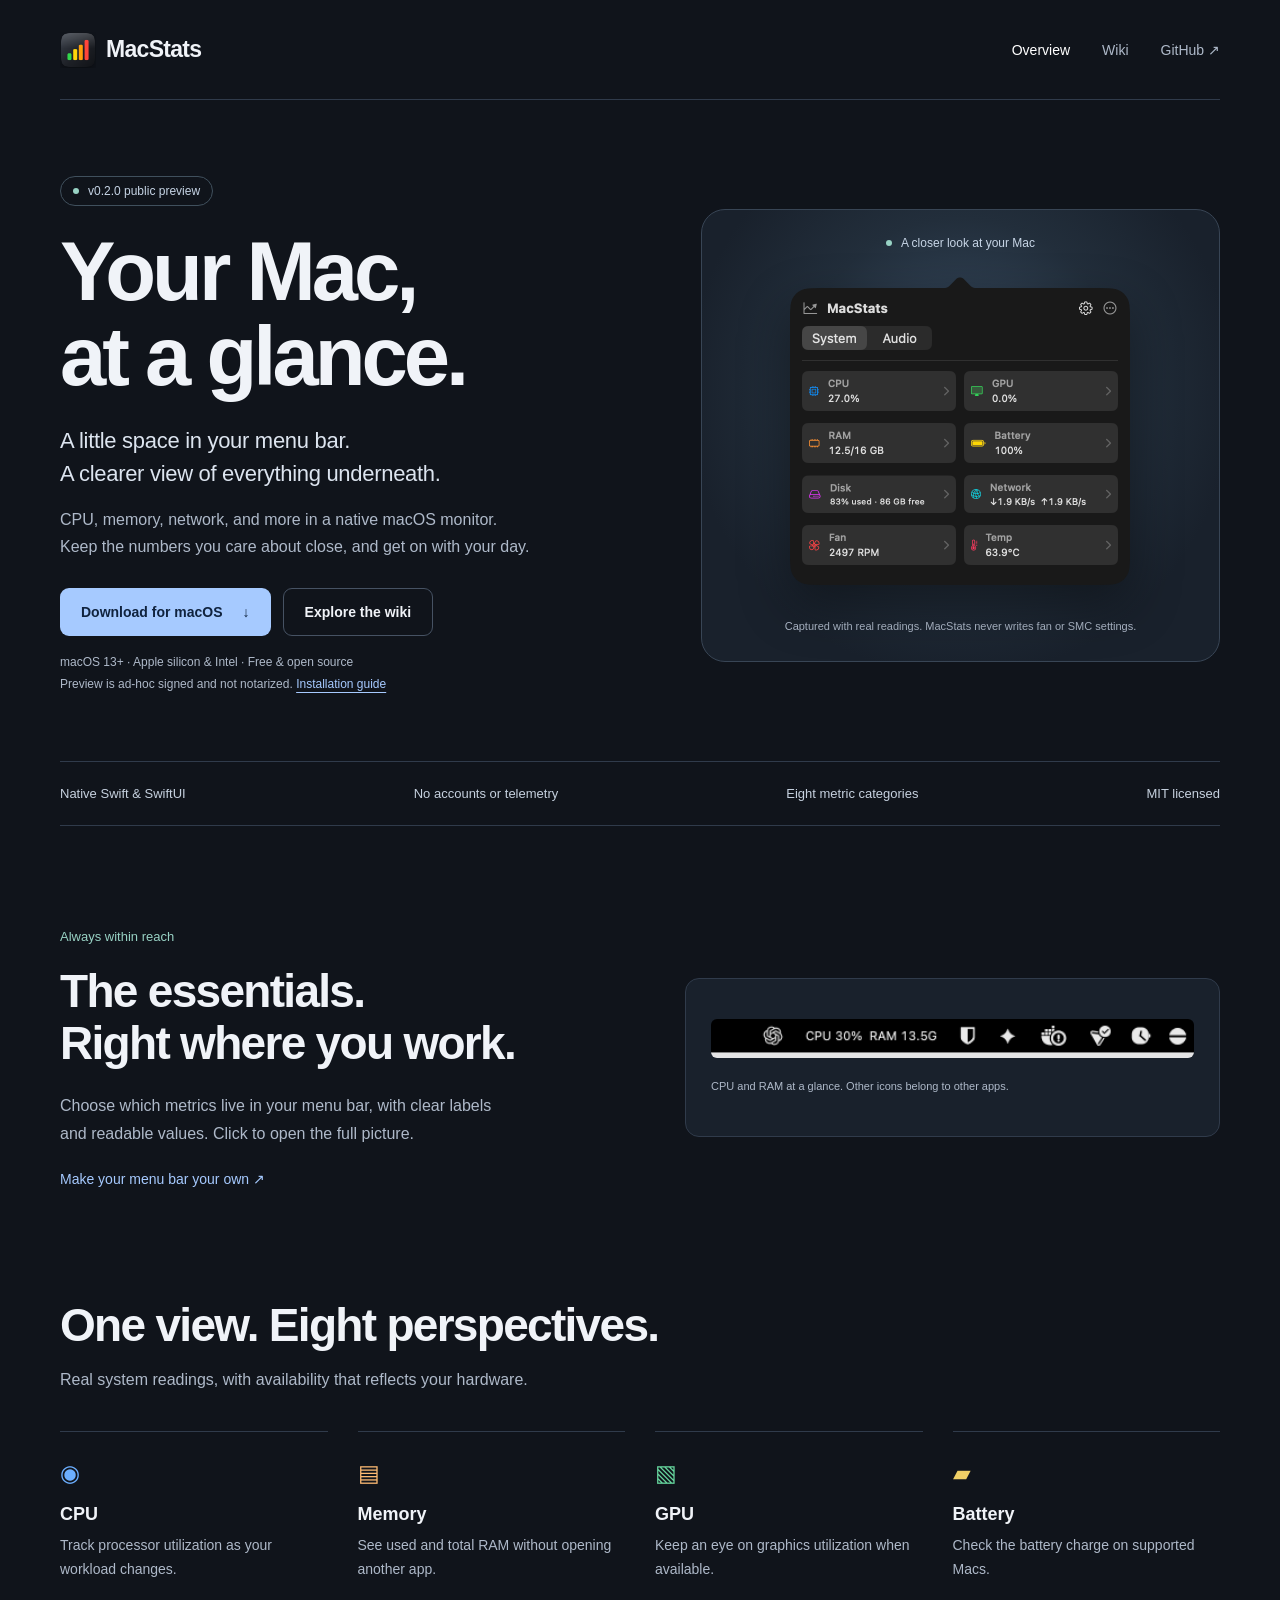
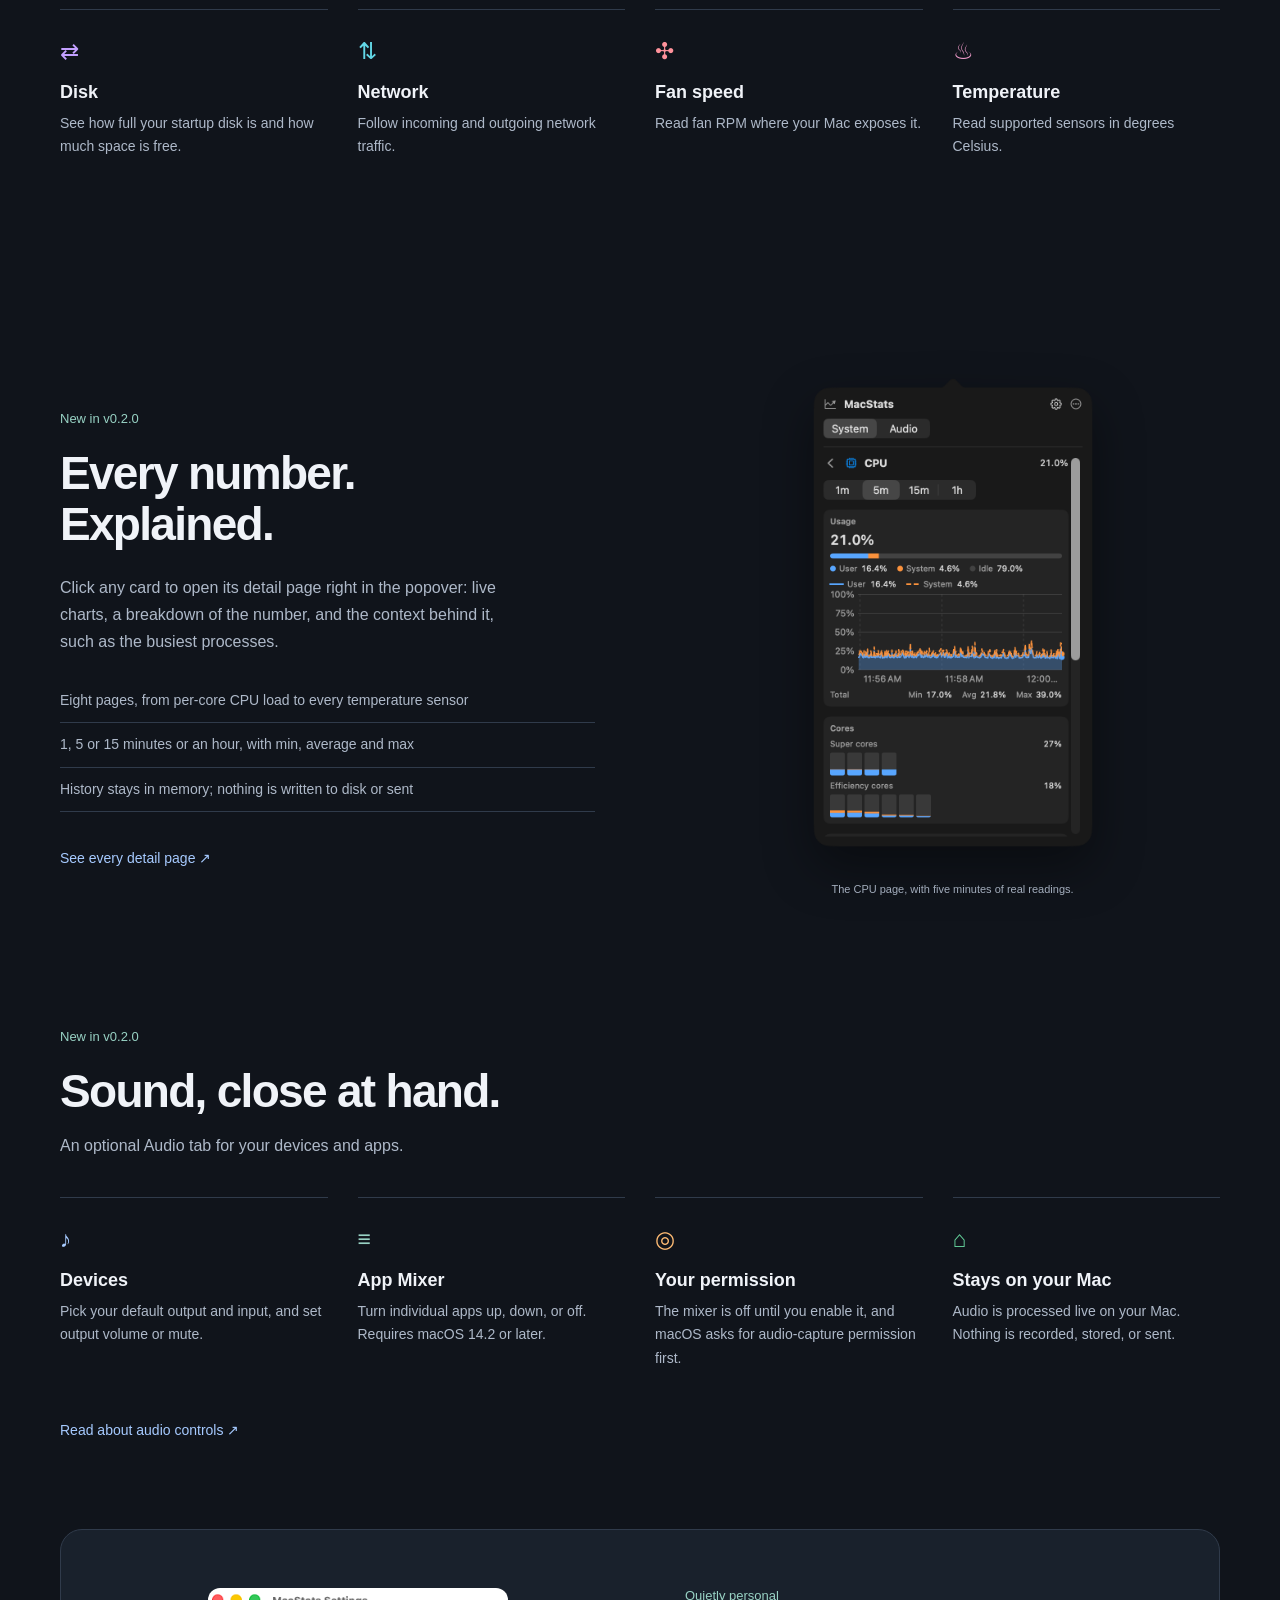
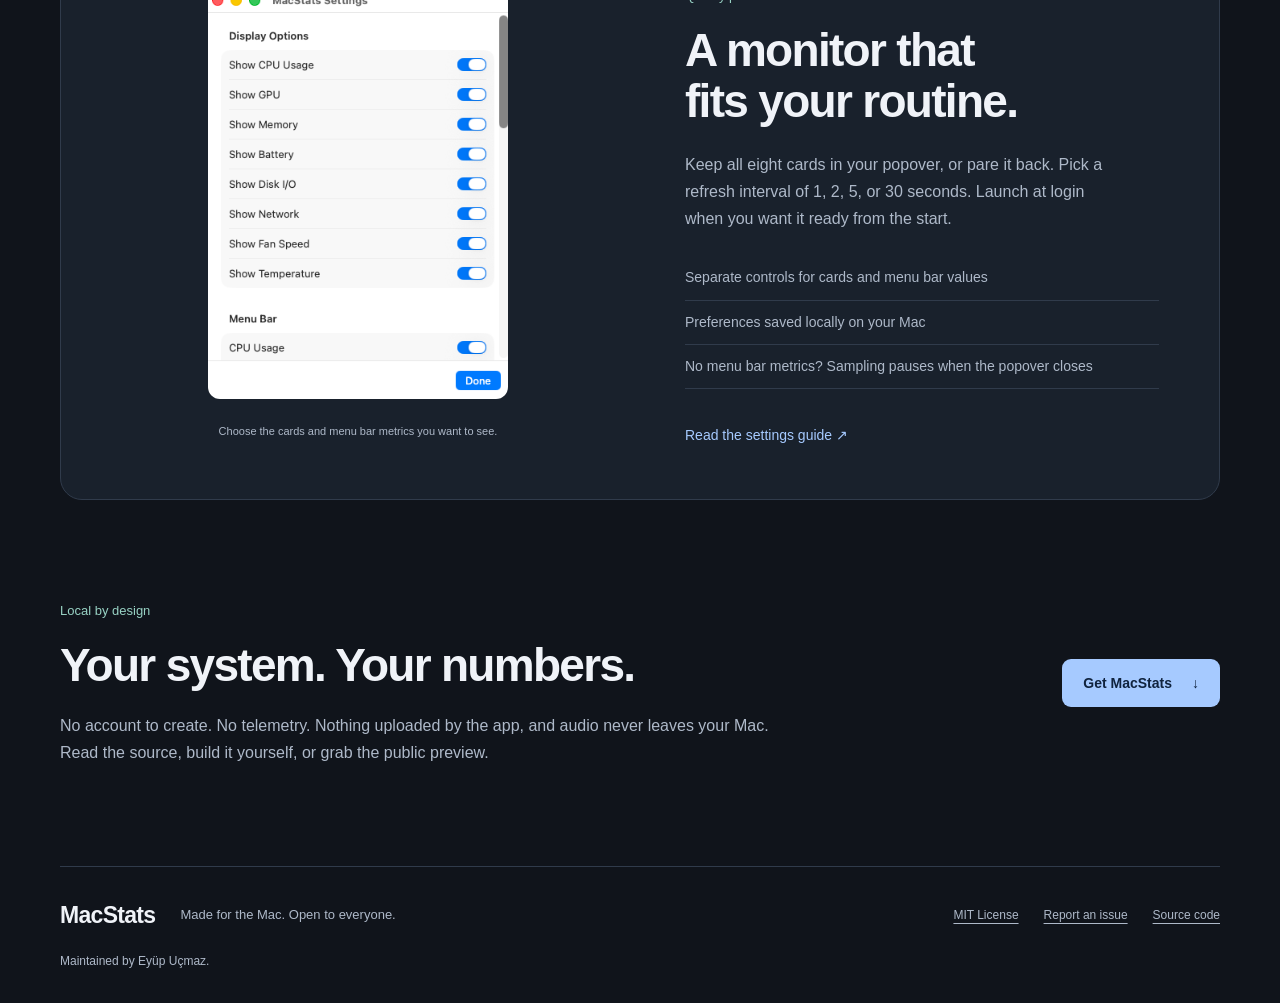
==== commit c2d08352: "Merge release/0.2.0" ====
--- a/docs/index.html
+++ b/docs/index.html
@@ -1,9 +1,9 @@
 <!doctype html>
 <html lang="en"><head><meta charset="utf-8"><meta name="viewport" content="width=device-width, initial-scale=1"><meta name="color-scheme" content="dark"><title>MacStats — Your Mac, at a glance.</title><meta name="description" content="A native macOS menu bar system monitor. See CPU, memory, GPU, network and more. Free, open source, and local by design."><meta property="og:title" content="MacStats — Your Mac, at a glance."><meta property="og:description" content="A native macOS menu bar system monitor. See CPU, memory, GPU, network and more. Free, open source, and local by design."><meta property="og:type" content="website"><meta property="og:url" content="https://eyupucmaz.github.io/MacStats/"><link rel="canonical" href="https://eyupucmaz.github.io/MacStats/"><link rel="icon" href="assets/icon.png"><link rel="stylesheet" href="assets/style.css"></head><body><a class="skip" href="#main">Skip to content</a><header><a class="brand" href="index.html"><img src="assets/icon.png" width="36" height="36" alt="">MacStats</a><nav aria-label="Main navigation"><a href="index.html" aria-current="page">Overview</a><a href="guide.html" >Wiki</a><a href="https://github.com/eyupucmaz/MacStats">GitHub <span aria-hidden="true">↗</span></a></nav></header>
-<main id="main"><section class="hero"><div class="hero-copy"><a class="release" href="https://github.com/eyupucmaz/MacStats/releases/tag/v0.1.0"><span></span>v0.1.0 public preview</a><h1>Your Mac,<br>at a glance.</h1><p class="lead">A little space in your menu bar.<br>A clearer view of everything underneath.</p><p class="intro">CPU, memory, network, and more in a native macOS monitor. Keep the numbers you care about close, and get on with your day.</p><div class="actions"><a class="button primary" href="https://github.com/eyupucmaz/MacStats/releases/download/v0.1.0/MacStats-0.1.0-universal.dmg">Download for macOS <span aria-hidden="true">↓</span></a><a class="button secondary" href="guide.html">Explore the wiki</a></div><p class="fine">macOS 13+ · Apple silicon &amp; Intel · Free &amp; open source</p><p class="fine">Preview is ad-hoc signed and not notarized. <a href="guide.html#install">Installation guide</a></p></div><figure class="app-stage"><div class="stage-heading"><span class="status-dot"></span> A closer look at your Mac</div><img class="overview" src="assets/overview.png" width="366" height="324" alt="MacStats popover showing CPU, GPU, memory, battery, disk, network, fan speed and temperature cards"><figcaption>Development build from the main branch, captured with real readings. MacStats never writes fan or SMC settings.</figcaption></figure></section>
+<main id="main"><section class="hero"><div class="hero-copy"><a class="release" href="https://github.com/eyupucmaz/MacStats/releases/tag/v0.2.0"><span></span>v0.2.0 public preview</a><h1>Your Mac,<br>at a glance.</h1><p class="lead">A little space in your menu bar.<br>A clearer view of everything underneath.</p><p class="intro">CPU, memory, network, and more in a native macOS monitor. Keep the numbers you care about close, and get on with your day.</p><div class="actions"><a class="button primary" href="https://github.com/eyupucmaz/MacStats/releases/download/v0.2.0/MacStats-0.2.0-universal.dmg">Download for macOS <span aria-hidden="true">↓</span></a><a class="button secondary" href="guide.html">Explore the wiki</a></div><p class="fine">macOS 13+ · Apple silicon &amp; Intel · Free &amp; open source</p><p class="fine">Preview is ad-hoc signed and not notarized. <a href="guide.html#install">Installation guide</a></p></div><figure class="app-stage"><div class="stage-heading"><span class="status-dot"></span> A closer look at your Mac</div><img class="overview" src="assets/overview.png" width="366" height="324" alt="MacStats popover showing CPU, GPU, memory, battery, disk, network, fan speed and temperature cards"><figcaption>Captured with real readings. MacStats never writes fan or SMC settings.</figcaption></figure></section>
 <div class="principles"><span>Native Swift &amp; SwiftUI</span><span>No accounts or telemetry</span><span>Eight metric categories</span><span>MIT licensed</span></div>
 <section class="menu-feature"><div><p class="kicker">Always within reach</p><h2>The essentials.<br>Right where you work.</h2><p>Choose which metrics live in your menu bar, with clear labels and readable values. Click to open the full picture.</p><a class="text-link" href="guide.html#settings">Make your menu bar your own ↗</a></div><figure class="menu-shot"><img src="assets/menu-bar.png" width="429" height="31" alt="macOS menu bar with MacStats displaying CPU 30% and RAM 13.5G"><figcaption>CPU and RAM at a glance. Other icons belong to other apps.</figcaption></figure></section>
-<section class="metrics-section"><div class="section-heading"><h2>One view. Eight perspectives.</h2><p>Real system readings, with availability that reflects your hardware.</p></div><div class="metrics"><article><span class="metric-icon" style="--accent:#6cafff">◉</span><h3>CPU</h3><p>Track processor utilization as your workload changes.</p></article><article><span class="metric-icon" style="--accent:#ffbc74">▤</span><h3>Memory</h3><p>See used and total RAM without opening another app.</p></article><article><span class="metric-icon" style="--accent:#66d69e">▧</span><h3>GPU</h3><p>Keep an eye on graphics utilization when available.</p></article><article><span class="metric-icon" style="--accent:#efcf66">▰</span><h3>Battery</h3><p>Check the battery charge on supported Macs.</p></article><article><span class="metric-icon" style="--accent:#c3a0ff">⇄</span><h3>Disk</h3><p>See how full your startup disk is and how much space is free. Coming in v0.2.0; v0.1.0 shows read and write activity.</p></article><article><span class="metric-icon" style="--accent:#62d7e6">⇅</span><h3>Network</h3><p>Follow incoming and outgoing network traffic.</p></article><article><span class="metric-icon" style="--accent:#ff929b">✣</span><h3>Fan speed</h3><p>Read fan RPM where your Mac exposes it.</p></article><article><span class="metric-icon" style="--accent:#ed9ac9">♨</span><h3>Temperature</h3><p>Read supported sensors in degrees Celsius.</p></article></div></section>
-<section class="menu-feature"><div><p class="kicker">Coming in the next release</p><h2>Every number.<br>Explained.</h2><p>Click any card to open its detail page right in the popover: live charts, a breakdown of the number, and the context behind it, such as the busiest processes. Available on the main branch; not included in the v0.1.0 download.</p><ul class="simple-list"><li>Eight pages, from per-core CPU load to every temperature sensor</li><li>1, 5 or 15 minutes or an hour, with min, average and max</li><li>History stays in memory; nothing is written to disk or sent</li></ul><a class="text-link" href="guide.html#details">See every detail page ↗</a></div><figure class="detail-shot"><img src="assets/details/detail-cpu.png" width="300" height="481" loading="lazy" alt="MacStats CPU detail page with a usage chart, its user and system split, and per-core load"><figcaption>The CPU page, with five minutes of real readings.</figcaption></figure></section><section class="metrics-section"><div class="section-heading"><p class="kicker">Coming in v0.2.0</p><h2>Sound, close at hand.</h2><p>An optional Audio tab, available on the main branch and not included in the v0.1.0 download.</p></div><div class="metrics"><article><span class="metric-icon" style="--accent:#a6caff">♪</span><h3>Devices</h3><p>Pick your default output and input, and set output volume or mute.</p></article><article><span class="metric-icon" style="--accent:#98d2c4">≡</span><h3>App Mixer</h3><p>Turn individual apps up, down, or off. Requires macOS 14.2 or later.</p></article><article><span class="metric-icon" style="--accent:#ffbc74">◎</span><h3>Your permission</h3><p>The mixer is off until you enable it, and macOS asks for audio-capture permission first.</p></article><article><span class="metric-icon" style="--accent:#66d69e">⌂</span><h3>Stays on your Mac</h3><p>Audio is processed live on your Mac. Nothing is recorded, stored, or sent.</p></article></div><a class="text-link" href="guide.html#audio">Read about audio controls ↗</a></section>
+<section class="metrics-section"><div class="section-heading"><h2>One view. Eight perspectives.</h2><p>Real system readings, with availability that reflects your hardware.</p></div><div class="metrics"><article><span class="metric-icon" style="--accent:#6cafff">◉</span><h3>CPU</h3><p>Track processor utilization as your workload changes.</p></article><article><span class="metric-icon" style="--accent:#ffbc74">▤</span><h3>Memory</h3><p>See used and total RAM without opening another app.</p></article><article><span class="metric-icon" style="--accent:#66d69e">▧</span><h3>GPU</h3><p>Keep an eye on graphics utilization when available.</p></article><article><span class="metric-icon" style="--accent:#efcf66">▰</span><h3>Battery</h3><p>Check the battery charge on supported Macs.</p></article><article><span class="metric-icon" style="--accent:#c3a0ff">⇄</span><h3>Disk</h3><p>See how full your startup disk is and how much space is free.</p></article><article><span class="metric-icon" style="--accent:#62d7e6">⇅</span><h3>Network</h3><p>Follow incoming and outgoing network traffic.</p></article><article><span class="metric-icon" style="--accent:#ff929b">✣</span><h3>Fan speed</h3><p>Read fan RPM where your Mac exposes it.</p></article><article><span class="metric-icon" style="--accent:#ed9ac9">♨</span><h3>Temperature</h3><p>Read supported sensors in degrees Celsius.</p></article></div></section>
+<section class="menu-feature"><div><p class="kicker">New in v0.2.0</p><h2>Every number.<br>Explained.</h2><p>Click any card to open its detail page right in the popover: live charts, a breakdown of the number, and the context behind it, such as the busiest processes.</p><ul class="simple-list"><li>Eight pages, from per-core CPU load to every temperature sensor</li><li>1, 5 or 15 minutes or an hour, with min, average and max</li><li>History stays in memory; nothing is written to disk or sent</li></ul><a class="text-link" href="guide.html#details">See every detail page ↗</a></div><figure class="detail-shot"><img src="assets/details/detail-cpu.png" width="300" height="481" loading="lazy" alt="MacStats CPU detail page with a usage chart, its user and system split, and per-core load"><figcaption>The CPU page, with five minutes of real readings.</figcaption></figure></section><section class="metrics-section"><div class="section-heading"><p class="kicker">New in v0.2.0</p><h2>Sound, close at hand.</h2><p>An optional Audio tab for your devices and apps.</p></div><div class="metrics"><article><span class="metric-icon" style="--accent:#a6caff">♪</span><h3>Devices</h3><p>Pick your default output and input, and set output volume or mute.</p></article><article><span class="metric-icon" style="--accent:#98d2c4">≡</span><h3>App Mixer</h3><p>Turn individual apps up, down, or off. Requires macOS 14.2 or later.</p></article><article><span class="metric-icon" style="--accent:#ffbc74">◎</span><h3>Your permission</h3><p>The mixer is off until you enable it, and macOS asks for audio-capture permission first.</p></article><article><span class="metric-icon" style="--accent:#66d69e">⌂</span><h3>Stays on your Mac</h3><p>Audio is processed live on your Mac. Nothing is recorded, stored, or sent.</p></article></div><a class="text-link" href="guide.html#audio">Read about audio controls ↗</a></section>
 <section class="settings-feature"><figure><img src="assets/settings.png" width="373" height="510" loading="lazy" alt="MacStats Settings with individual display toggles and menu bar options"><figcaption>Choose the cards and menu bar metrics you want to see.</figcaption></figure><div><p class="kicker">Quietly personal</p><h2>A monitor that<br>fits your routine.</h2><p>Keep all eight cards in your popover, or pare it back. Pick a refresh interval of 1, 2, 5, or 30 seconds. Launch at login when you want it ready from the start.</p><ul class="simple-list"><li>Separate controls for cards and menu bar values</li><li>Preferences saved locally on your Mac</li><li>No menu bar metrics? Sampling pauses when the popover closes</li></ul><a class="text-link" href="guide.html#settings">Read the settings guide ↗</a></div></section>
-<section class="closing"><div><p class="kicker">Local by design</p><h2>Your system. Your numbers.</h2><p>No account to create. No telemetry. Nothing uploaded by the app, and audio never leaves your Mac.<br>Read the source, build it yourself, or grab the public preview.</p></div><a class="button primary" href="https://github.com/eyupucmaz/MacStats/releases/download/v0.1.0/MacStats-0.1.0-universal.dmg">Get MacStats <span aria-hidden="true">↓</span></a></section></main><footer><a class="brand" href="index.html">MacStats</a><p>Made for the Mac. Open to everyone.</p><div><a href="https://github.com/eyupucmaz/MacStats/blob/main/LICENSE">MIT License</a><a href="https://github.com/eyupucmaz/MacStats/issues">Report an issue</a><a href="https://github.com/eyupucmaz/MacStats">Source code</a></div><small>Maintained by Eyüp Uçmaz.</small></footer></body></html>+<section class="closing"><div><p class="kicker">Local by design</p><h2>Your system. Your numbers.</h2><p>No account to create. No telemetry. Nothing uploaded by the app, and audio never leaves your Mac.<br>Read the source, build it yourself, or grab the public preview.</p></div><a class="button primary" href="https://github.com/eyupucmaz/MacStats/releases/download/v0.2.0/MacStats-0.2.0-universal.dmg">Get MacStats <span aria-hidden="true">↓</span></a></section></main><footer><a class="brand" href="index.html">MacStats</a><p>Made for the Mac. Open to everyone.</p><div><a href="https://github.com/eyupucmaz/MacStats/blob/main/LICENSE">MIT License</a><a href="https://github.com/eyupucmaz/MacStats/issues">Report an issue</a><a href="https://github.com/eyupucmaz/MacStats">Source code</a></div><small>Maintained by Eyüp Uçmaz.</small></footer></body></html>
